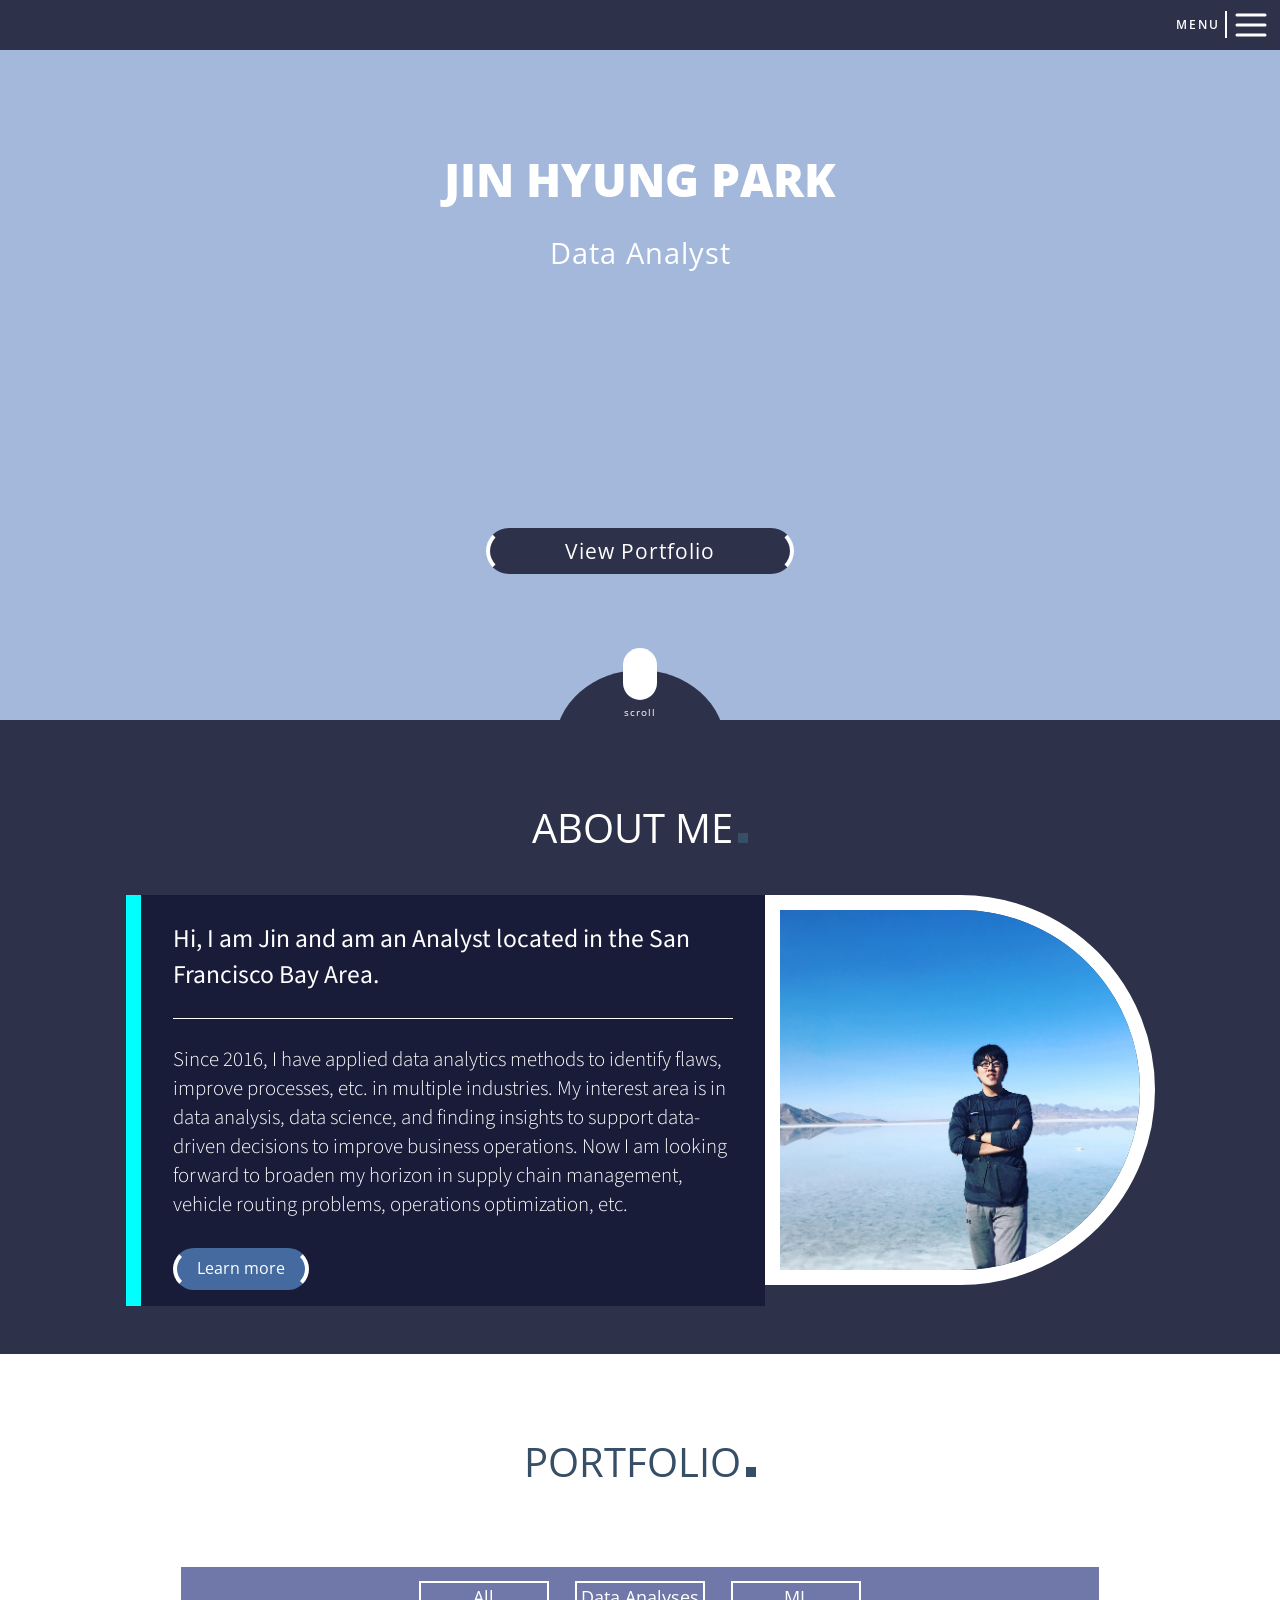
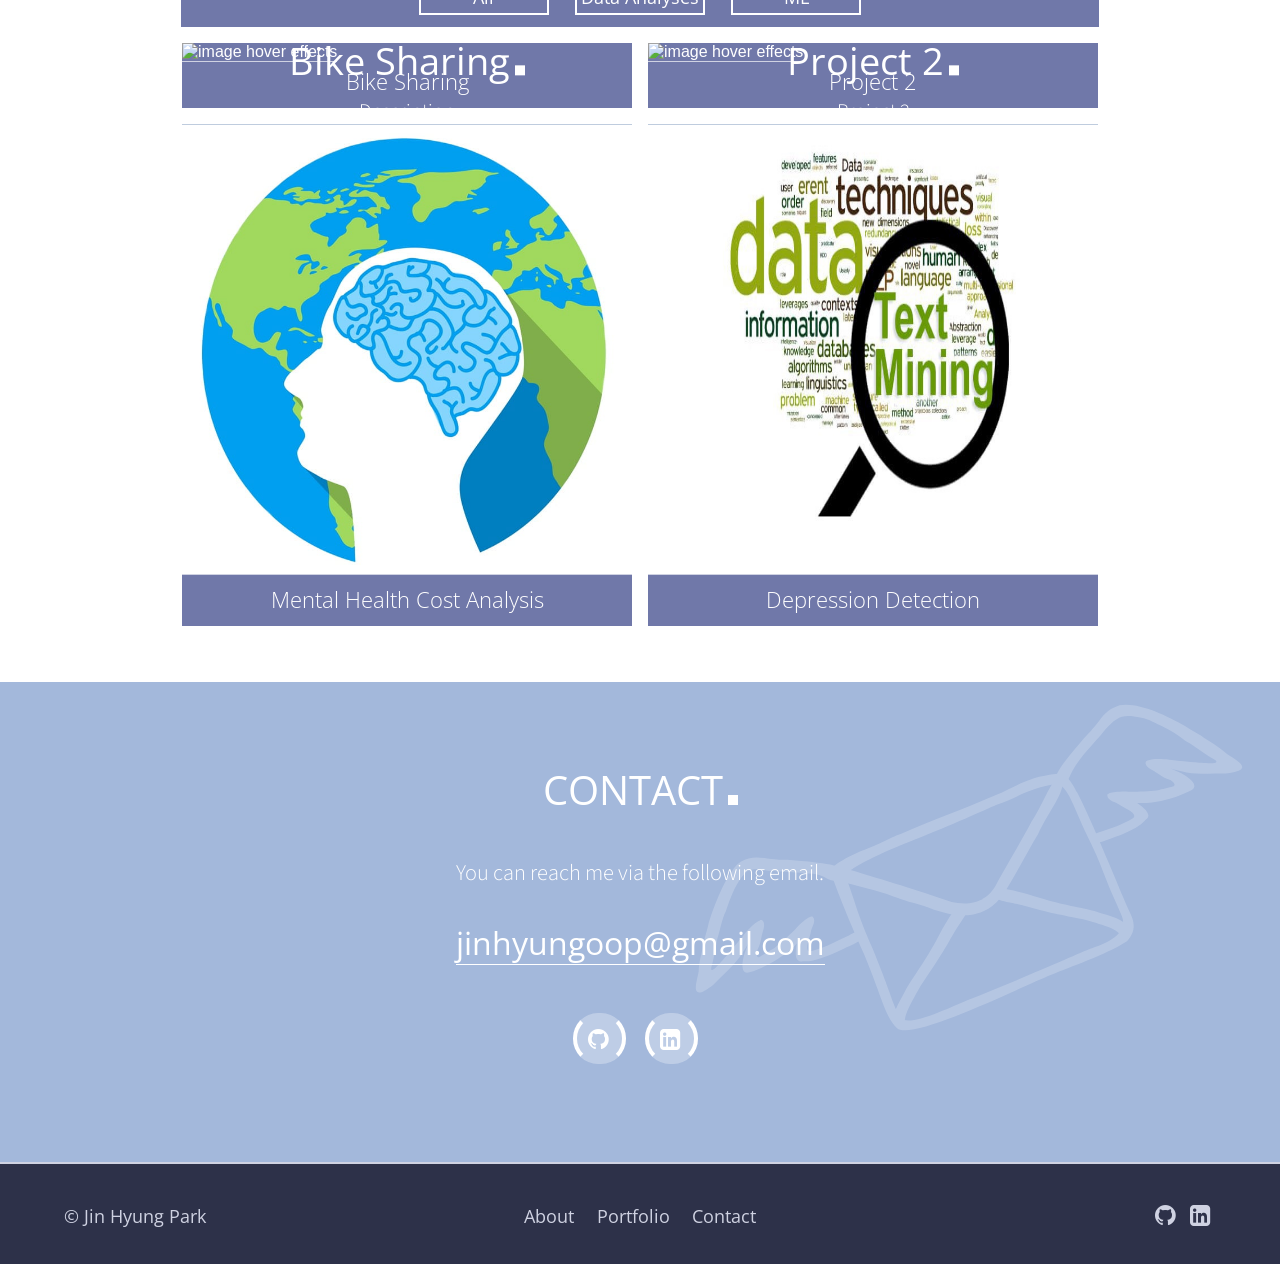
==== index.html @ a0238778 "Update the project section Add photos and descriptions for project 3 and 4. Updated text and backgro" ====
<!DOCTYPE html>
<html lang="en">

<head>
  <!-- Global site tag (gtag.js) - Google Analytics -->
  <script async src="https://www.googletagmanager.com/gtag/js?id=UA-158468246-1"></script>
  <script>
    window.dataLayer = window.dataLayer || [];
    function gtag(){dataLayer.push(arguments);}
    gtag('js', new Date());

    gtag('config', 'UA-158468246-1');
  </script>

  <meta charset="utf-8">

  <meta http-equiv="X-UA-Compatible" content="IE=10; IE=11; IE=edge">
  <meta name="viewport" content="width=device-width, initial-scale=1">
  <meta name="description" content="My portfolio website.">
  <meta name="author" content="Jin Hyung Park">

  <title>Jin Hyung Park</title>

  <link rel="shortcut icon" href="images/icon.ico'" type="image/x-icon" /><!-- Favicon -->
  <link rel="icon" href="images/icon.ico" type="image/x-icon" /><!-- Favicon -->

  <link rel="stylesheet" type="text/css" href="css/normalize.css" /><!-- reset for browsers -->
  <link rel="stylesheet" media="screen" href="css/font-awesome.min.css" /><!-- font-awesome icons stylesheet -->
  <link rel="stylesheet" type="text/css" href="css/styles.css" /><!-- main stylesheet -->
  <link rel="stylesheet" media="screen" href="css/animations.css" /><!-- animations stylesheet -->

  <link rel="stylesheet" media="screen and (max-width: 340px)" href="css/media_extra_small.css" />
  <!-- mobile stylesheet -->
  <link rel="stylesheet" media="screen and (min-width: 340px) and (max-width: 480px)" href="css/media_small.css" />
  <!-- mobile stylesheet -->
  <link rel="stylesheet" media="screen and (min-width: 480px) and (max-width: 1023px)" href="css/media_medium.css" />
  <!-- mobile stylesheet -->
  <link rel="stylesheet" media="screen and (min-width: 1024px) and (max-width: 1100px)" href="css/media_large.css" />
  <!-- mobile stylesheet -->

  <link href="https://fonts.googleapis.com/css?family=Open+Sans:300,400,600,800" rel="stylesheet">
  <!-- custom typeface -->
  <link href="https://fonts.googleapis.com/css?family=Source+Sans+Pro:300,400" rel="stylesheet"><!-- custom typeface -->

</head>

<body id="body-index">
  <!-- Navigation -->
  <nav class="nav">
    <span class="hamburger__name">menu</span>
    <svg width="35px" height="35px" class="nav__hamburger">
      <path d="M 5 5 L 33 5" class="hamburger"></path>
      <path d="M 5 15 L 33 15" class="hamburger"></path>
      <path d="M 5 25 L 33 25" class="hamburger"></path>
    </svg>
  </nav>
  <div class="nav-menu">
    <div class="nav-menu__cross">
      <svg width="43px" height="35px">
        <path d="M 5 5 L 30 29" class="nav-menu__cross-line"></path>
        <path d="M 5 29 L 30 5" class="nav-menu__cross-line"></path>
      </svg>
    </div>
    <ul class="nav-menu__list">
      <li class="nav-menu__list-item">
        <a href="#header" class="nav-menu__link">Home</a>
      </li>
      <li class="nav-menu__list-item">
        <a href="#about" class="nav-menu__link">About</a>
      </li>
      <li class="nav-menu__list-item">
        <a href="#portfolio" class="nav-menu__link">Portfolio</a>
      </li>
      <li class="nav-menu__list-item">
        <a href="#contact" class="nav-menu__link">Contact</a>
      </li>
    </ul>
    <hr class="nav-menu__separator">
    <p class="nav-menu__text"></p>
    <p class="nav-menu__email">
      <a href="mailto: jinhyung.park.05@gmail.com" class="nav-menu__link--email">jinhyung.park.05@gmail.com</a>
    </p>
    <div class="nav-menu__social-btn">
      <a href="" target="_blank"><span class="fa fa-github fa-2x"></span></a>
      <a href="" target="_blank"><span class="fa fa-linkedin-square fa-2x"></span></a>
    </div>
  </div>
  <!-- Header -->
  <header id="header" class="header">
    <video autoplay muted loop id="video_back" poster="images/poster.jpg">
      <source src="videos/tech_background.mp4" type="video/mp4">
    </video>
    <h1 class="header__title">Jin Hyung Park</h1>
    <h3 class="header__subtitle">Data Analyst</h3>
    <a href="#portfolio" class="header__btn">View Portfolio</a>
    <div class="header__mouse__container">
      <img class="header__mouse" src="images/mouse_full.svg" alt="mouse">
      <img class="header__mouse__roll" src="images/mouse_roll.svg" alt="mouse">
      <h4 class="header__mouse__text">scroll</h4>
    </div>
  </header>
  <!-- Main content -->
  <main class="main-container">
    <!-- About -->
    <section id="about" class="about">
      <h1 class="about__title title--white">About me<span class="about__title__dot"></span></h1>
      <div class="about__info__container">
        <div class="about__text">
          <img src="images/my_profile_large.jpg"
               srcset="images/my_profile_small.jpg 800w,
                       images/my_profile_medium.jpg 1100w,
                       images/my_profile_large.jpg 1400w"
               sizes="100vw" class="about__img__mobile" alt="author portrait" />
          <p class="about__text__description">Hi, I am Jin and am an Analyst located in the San Francisco Bay Area.</p>
          <p class="about__text__description">Since 2016, I have applied data analytics methods to identify flaws, improve processes, etc. in multiple industries.
            My interest area is in data analysis, data science, and finding insights to support data-driven decisions to improve business operations.
            Now I am looking forward to broaden my horizon in supply chain management, vehicle routing problems, operations optimization, etc.</p>
          <a href="about-me.html" class="about__btn">Learn more</a>
        </div>
        <div class="about__img__container">
          <img src="images/my_profile_large.jpg"
               srcset="images/my_profile_small.jpg 800w,
                       images/my_profile_medium.jpg 1100w,
                       images/my_profile_large.jpg 1400w" sizes="100vw" class="about__img" alt="author portrait" />
        </div>
      </div>
    </section>
    <!-- Portfolio -->
    <section id="portfolio" class="portfolio">
      <h1 class="portfolio__title">Portfolio<span class="portfolio__title__dot"></span></h1>
      <h3 class="portfolio__description"></h3>
      <div class="portfolio__nav__container">
        <button class="portfolio__nav__btn" data-btn-name="all-btn">All</button>
        <button class="portfolio__nav__btn" data-btn-name="apps-btn">Data Analyses</button>
        <button class="portfolio__nav__btn" data-btn-name="websites-btn">ML</button>
      </div>
      <div class="portfolio__items-container">
        <div class="portfolio__item" data-name="app">
          <a href="upload_audio.html">
            <img src="images/jap.jpg" class="portfolio__item__thumbnail" alt="image hover effects" style="width:450px; height:450px;">
            <h2 class="portfolio__item__info">Bike Sharing</h2>
            <div class="portfolio__item__hover">
              <h2 class="portfolio__item__hover__title">Bike Sharing<span
                  class="portfolio__title__dot title__dot--white"></span>
              </h2>
              <p class="portfolio__item__hover__description">Description</p>
            </div>
          </a>
        </div><!-- END portfolio__item -->
        <div class="portfolio__item" data-name="app">
          <a href="react-reddit-search.html">
            <img src="images/react_reddit.jpg" class="portfolio__item__thumbnail" alt="image hover effects" style="width:450px; height:450px;">
            <h2 class="portfolio__item__info">Project 2</h2>
            <div class="portfolio__item__hover">
              <h2 class="portfolio__item__hover__title">Project 2<span
                  class="portfolio__title__dot title__dot--white"></span>
              </h2>
              <p class="portfolio__item__hover__description">Project 2</p>
            </div>
          </a>
        </div><!-- END portfolio__item -->
        <div class="portfolio__item" data-name="app">
          <a href="https://datastudio.google.com/s/gB4XgAzcoLk">
            <img src="images/project3_mental_health_report.jpg" class="portfolio__item__thumbnail" alt="image hover effects" style="width:450px; height:450px;">
            <h2 class="portfolio__item__info">Mental Health Cost Analysis</h2>
            <div class="portfolio__item__hover">
              <h2 class="portfolio__item__hover__title">Mental Health Cost Analysis<span
                  class="portfolio__title__dot title__dot--white"></span></h2>
              <p class="portfolio__item__hover__description">Mental Health is a global problem and I wanted to quantify the problem to present how significant it is.</p>
            </div>
          </a>
        </div><!-- END portfolio__item -->
        <div class="portfolio__item" data-name="website">
          <a href="fun-facts-app.html">
            <img src="images/project4_depression_ml.jpeg" class="portfolio__item__thumbnail" alt="fun facts" style="width:450px; height:450px;">
            <h2 class="portfolio__item__info">Depression Detection</h2>
            <div class="portfolio__item__hover">
              <h2 class="portfolio__item__hover__title">Depression Detection<span
                  class="portfolio__title__dot title__dot--white"></span></h2>
              <p class="portfolio__item__hover__description">After analyzing global mental health, I realized that depression is a big problem; however, the data I used was not up to date. To resolve this issue and deep dive into more recent depression-related data, I started to look into big data from Social Media.</p>
            </div>
          </a>
        </div><!-- END portfolio__item -->
      </div>
    </section>
    <!-- Contact -->
    <section id="contact" class="contact">
      <div class="contact__envelope">
        <h1 class="contact__title title--white">Contact<span class="contact__title__dot title__dot--white"></span>
        </h1>
        <h2 class="contact__description">You can reach me via the following email.</h2>
        <a class="contact__link" href="mailto:jinhyungoop@gmail.com">jinhyungoop@gmail.com</a>
        <div class="contact__social-btn__container">
          <a href="https://github.com/" target="_blank" class="contact__btn__link">
            <span class="fa fa-github fa-2x contact__fa-btn"></span>
            <div class="contact__social-btn"></div>
          </a>
          <a href="https://www.linkedin.com/in/" target="_blank" class="contact__btn__link">
            <span class="fa fa-linkedin-square fa-2x contact__fa-btn"></span>
            <div class="contact__social-btn"></div>
          </a>
        </div>
      </div>
    </section>
    <!-- Footer -->
    <footer class="footer">
      <div class="footer__info__container">
        <h2 class="footer__copyright">&copy; Jin Hyung Park</h2>
        <!-- footer navigation -->
        <ul class="footer-menu__list">
          <li class="footer-menu__list-item">
            <a href="#about" class="footer-menu__link">About</a>
          </li>
          <li class="footer-menu__list-item">
            <a href="#portfolio" class="footer-menu__link">Portfolio</a>
          </li>
          <li class="footer-menu__list-item">
            <a href="#contact" class="footer-menu__link">Contact</a>
          </li>
        </ul>
        <!-- footer social buttons -->
        <div class="footer__social-btn">
          <a href="https://github.com/" target="_blank"><span class="fa fa-github fa-2x"></span></a>
          <a href="https://www.linkedin.com/" target="_blank"><span class="fa fa-linkedin-square fa-2x"></span></a>
        </div>
      </div>
    </footer>
  </main>

  <script src="https://cdnjs.cloudflare.com/ajax/libs/jquery/3.1.0/jquery.min.js"></script><!-- jQuery -->
  <script src="js/inert.min.js"></script>
  <!--inert js-->
  <script src="js/scripts.min.js"></script><!-- js scripts-->

  <script>
    (function (i, s, o, g, r, a, m) {
      i['GoogleAnalyticsObject'] = r; i[r] = i[r] || function () {
        (i[r].q = i[r].q || []).push(arguments)
      }, i[r].l = 1 * new Date(); a = s.createElement(o),
        m = s.getElementsByTagName(o)[0]; a.async = 1; a.src = g; m.parentNode.insertBefore(a, m)
    })(window, document, 'script', 'https://www.google-analytics.com/analytics.js', 'ga');

    ga('create', 'UA-29336846-8', 'auto');
    ga('send', 'pageview');

  </script>

</body>

</html>
---- css/styles.css ----
/***  General styles  ***/

body {
  margin: 0;
  padding: 0;
  background-color:  #a3b8db;
  overflow-x: hidden;
}
li {
  list-style-type: none;
}
a {
  text-decoration: none;
  color: #fff;
}

/* Icons */
.fa.fa-twitter,
.fa.fa-codepen,
.fa.fa-github,
.fa.fa-youtube,
.fa.fa-linkedin-square {
  display: inline-block;
  margin: 0 5px;
  color: #cfd2e2;
  transition: all 0.2s linear;
}
.fa:hover {
  color: #fff;
}
.fa-2x {
  font-size: 1.5em;
}

/* Titles */
.about__title,
.portfolio__title,
.contact__title {
  width: 100%;
  margin: 0;
  padding: 2em 0 1em;
  color: #364f67;
  font-size: 2.5em;
  font-family: 'Open Sans', sans-serif;
  font-weight: 400;
  text-align: center;
  text-transform: uppercase;
}
.title--white {
  color: #fff;
}
.about__title__dot,
.portfolio__title__dot,
.contact__title__dot {
  display: inline-block;
  width: 10px;
  height: 10px;
  margin-left: 5px;
  background-color: #364f67;
}
.title__dot--white {
  background-color: #fff;
}

/***  Navigation  ***/
.nav {
  max-width: 100%;
  height: 50px;
  margin: 0 auto;
  background-color: #2d3149;
  opacity: 0;
  position: fixed;
  top: 0;
  left: 0;
  right: 0;
  z-index: 5;
}
.nav__logo {
  max-width: 30px;
  height: auto;
  position: relative;
  top: 0.5em;
  left: 0.5em;
}
.nav__hamburger {
  position: absolute;
  top: 0.6em;
  right: 0.8em;
  cursor: pointer;
  opacity: 1;
  -webkit-user-select: none;
     -moz-user-select: none;
      -ms-user-select: none;
          user-select: none;
}
.hamburger {
  stroke: #fff;
  stroke-width: 3;
  stroke-linecap: round;
}
.hamburger__name {
  padding: 5px;
  position: absolute;
  bottom: 1em;
  right: 4.4em;
  font-size: 0.75em;
  font-family: 'Open Sans', sans-serif;
  font-weight: 600;
  color: #fff;
  border-right: 2px solid #fff;
  text-transform: uppercase;
  letter-spacing: 2px;
}
.nav-menu {
  width: 0;
  height: 100%;
  background-color: #60689f;
  /*background: linear-gradient(to top, #60689f, #60689f);*/
  position: fixed;
  top: 0;
  right: 0;
  bottom: 0;
  z-index: 5;
  transition: all 0.5s linear;
}
.nav-menu__cross {
  /* display: none; */
  /* position: absolute;
  top: 0.8em;
  right: 0.6em; */
  opacity: 1;
  cursor: pointer;
  z-index: 6;
  -webkit-user-select: none;
     -moz-user-select: none;
      -ms-user-select: none;
          user-select: none;
  margin-left: 200px;
  margin-top: 10px;
}
.nav-menu__cross-line {
  stroke: #cfd2e2;
  stroke-width: 3;
  stroke-linecap: round;
}
.nav-menu__list {
  padding-top: 1.2em;
  margin-left: -0.7em;
}
.nav-menu__list-item {
  color: #fff;
  font-size: 1.2em;
  font-family: 'Open Sans', sans-serif;
  font-weight: 400;
  line-height: 1.8em;
  position: relative;
  opacity: 1;
}
.nav-menu__link {
  color: #cfd2e2;
  transition: all 0.1s linear;
}
.nav-menu__link:hover {
  color: #FFFFFF;
}
.nav-menu__separator {
  width: 195px;
  margin: 2em 0 2em 1.7em ;
  height: 1px;
  background-color: #cfd2e2;
  border: none;
  opacity: 1;
}
.nav-menu__text,
.nav-menu__email {
  margin: 2em;
  width: 200px;
  color: #cfd2e2;
  font-size: 0.9em;
  font-family: 'Open Sans', sans-serif;
  font-weight: 400;
  opacity: 1;
}
.nav-menu__link--email {
  color: #cfd2e2;
  transition: all 0.1s linear;
}
.nav-menu__link--email:hover {
  color: #fff;
}
.nav-menu__social-btn {
  margin: 2em 1.3em;
  width: 250px;
  opacity: 1;
}

/***  Header  ***/
.header {
  height: 720px;
  text-align: center;
  position: relative;
  z-index: 2;
  opacity: 0;
  overflow: hidden;
}
#video_back {
    position: center;
    -webkit-transform: scaleX(1.5);
    -moz-transform: scaleX(1.5);
}
@media (max-aspect-ratio: 16/9) {
    #video_back {
        width:100%;
        height: auto;
    }
}
@media (max-aspect-ratio: 16/9) {
    #video_back {
        width: auto;
        height: 100%;
    }
}
@media (max-width: 767px) {
    #video_back{
        display: none;
    }
    header{
        background: url('../images/poster.jpg');
        background-size: cover;
    }
}
.header__title {
  display: inline-block;
  padding: 10 15px;
  color: #FFFFFF;
  font-size: 2.9em;
  font-family: 'Open Sans', sans-serif;
  font-weight: 800;
  text-transform: uppercase;
  opacity: 0;
  position: absolute;
  top: 2.5em;
  left: 50%;
  -webkit-transform: translateX(-50%);
          transform: translateX(-50%);
}
.header__subtitle {
  display: inline-block;
  padding: 3px 15px;
  color: #fff;
  font-size: 1.8em;
  font-family: 'Open Sans', sans-serif;
  font-weight: 400;
  letter-spacing: 1px;
  opacity: 0;
  position: absolute;
  top: 7em;
  left: 50%;
  -webkit-transform: translateX(-50%);
          transform: translateX(-50%);
}
.header__btn {
  border: 4px solid #fff;
  border-bottom-color: transparent;
  border-top-color: transparent;
  width: 300px;
  background-color: #2d3149;
  border-radius: 25px;
  padding: 5px 0;
  color: #fff;
  font-size: 1.3em;
  font-family: 'Open Sans', sans-serif;
  font-weight: 400;
  letter-spacing: 1px;
  opacity: 0;
  position: absolute;
  bottom: 7em;
  left: 50%;
  -webkit-transform: translateX(-50%);
          transform: translateX(-50%);
  transition: all .3s linear;
}
.header__btn:hover {
  box-shadow: 0 3px 5px -3px #333,
              inset 0 -50px 0 0 #e3e3e3;
  color: #fff;
}
.header__mouse__container {
  box-sizing: border-box;
  position: absolute;
  bottom: -100px;
  left: 50%;
  -webkit-transform: translateX(-50%);
          transform: translateX(-50%);
  width: 170px;
  height: 150px;
  background-color: #2d3149;
  border-radius: 50%;
}
.header__mouse {
  width: 34px;
  height: auto;
  position: absolute;
  bottom: 7.5em;
  left: 50%;
  -webkit-transform: translateX(-50%);
          transform: translateX(-50%);
  z-index: 4;
}
.header__mouse__roll {
  width: 34px;
  height: auto;
  position: absolute;
  bottom: 7.5em;
  left: 50%;
  -webkit-transform: translateX(-50%);
          transform: translateX(-50%);
  z-index: 4;
}
.header__mouse__text {
  color: #fff;
  font-size: 0.6em;
  font-family: 'Open Sans', sans-serif;
  font-weight: 400;
  letter-spacing: 1px;
  position: absolute;
  bottom: 9.2em;
  left: 50%;
  -webkit-transform: translateX(-50%);
          transform: translateX(-50%);
  z-index: 4;
}

/*** Main section ***/
.main-container {
  opacity: 0;
  z-index: 1;
  position: relative;
  z-index: 1;
}

/*** About section ***/
.about {
  background-color: #2d3149;
}
.about__info__container {
  display: -webkit-box;
  display: -ms-flexbox;
  display: flex;
  -webkit-box-pack: center;
      -ms-flex-pack: center;
          justify-content: center;
  padding: 0 2em 3em;
}
.about__text {
  min-width: 300px;
  max-width: 560px;
  box-sizing: content-box;
  background-color: #181c38;
  padding: 0 2em 0;
  border-left: 15px solid #00FFFF;
}
.about__text__description {
  font-family: 'Source Sans Pro', sans-serif;
}
.about__text__description:first-of-type {
  padding-bottom: 1em;
  color: #fff;
  font-size: 1.6em;
  font-weight: 400;
  border-bottom: 1px solid #fff;
}
.about__text__description:last-of-type {
  color: #fff;
  font-size: 1.3em;
  font-weight: 300;
}
.about__btn {
  display: inline-block;
  height: 26px;
  margin: 0.5em 0 1em 0;
  padding: 5px 20px 3px;
  border-radius: 26px;
  background-color: #446a9f;
  color: #fff;
  font-size: 1em;
  font-family: 'Open Sans', sans-serif;
  font-weight: 400;
  border: 4px solid #fff;
  border-bottom-color: transparent;
  border-top-color: transparent;
  transition: all 0.3s linear;
}
.about__btn:hover {
  box-shadow: inset 0 -50px 0 0 #e3e3e3;
  color: #fff;
}
.about__img {
  display: block;
  max-width: 360px;
  max-height: 360px;
  border-radius: 50%;
  border: 15px solid #fff;
  border-top-left-radius: 0;
  border-bottom-left-radius: 0;
}
.about__img__mobile {
  display: none;
}

/*** Portfolio ***/

.portfolio {
  padding: 0 2em 3em;
  background-color: #fff;
  z-index: 4;
}
.portfolio__description {
  max-width: 65%;
  margin: 0 auto 2em;
  color: #364f67;
  font-size: 1.2em;
  font-family: 'Source Sans Pro', sans-serif;
  font-weight: 300;
  text-align: center;
}
.portfolio__nav__container {
  max-width: 918px;
  margin: 0 auto 0.5em;
  display: -webkit-box;
  display: -ms-flexbox;
  display: flex;
  -webkit-box-pack: center;
      -ms-flex-pack: center;
          justify-content: center;
  -ms-flex-wrap: wrap;
      flex-wrap: wrap;
  background-color: #7078a9;
}
.portfolio__nav__btn {
  width: 128px;
  margin: 1em 0.8em 0.8em;
  padding: 0 5px 4px;
  background-color: transparent;
  color: #fff;
  font-size: 1.1em;
  font-family: 'Open Sans', sans-serif;
  font-weight: 400;
  text-align: center;
  border: none;
  position: relative;
}
.portfolio__nav__btn:before,
.portfolio__nav__btn:after  {
  content: "";
  position: absolute;
  top: -13%;
  left: 50%;
  -webkit-transform: translateX(-50%);
          transform: translateX(-50%);
  border-width: 0;
  border-style: solid;
  border-color: #fff;
  width: 128px;
  height: 115%;
  transition: all .3s linear;
}
.portfolio__nav__btn:before {
  border-top-width: 2px;
  border-left-width: 2px;
}
.portfolio__nav__btn:after {
  border-bottom-width: 2px;
  border-right-width: 2px;
}
.portfolio__nav__btn:hover.portfolio__nav__btn:before,
.portfolio__nav__btn:hover.portfolio__nav__btn:after {
  width: 70%;
  height: 0%;
}
.portfolio__nav__btn:hover.portfolio__nav__btn:after {
  top: 100%;
}
.portfolio__items-container {
  max-width: 932px;
  margin: 0 auto;
  background-color: #fff;
  display: -webkit-box;
  display: -ms-flexbox;
  display: flex;
  -webkit-box-pack: center;
      -ms-flex-pack: center;
          justify-content: center;
  -ms-flex-wrap: wrap;
      flex-wrap: wrap;
  overflow: hidden;
}
.portfolio__item {
  display: block;
  margin: 0.5em;
  width: 450px;
  background-color: #7078a9;
  position: relative;
  overflow: hidden;
  float: left;
}
.portfolio__item__info {
  margin: 0.2em 0 0.5em;
  color: #fff;
  font-size: 1.4em;
  font-family: 'Open Sans', sans-serif;
  font-weight: 300;
  text-align: center;
}
.portfolio__item__thumbnail {
  width: 100%;
  height: auto;
  border-bottom: 1px solid #cfd2e2;
  -webkit-transform: translateY(0%);
          transform: translateY(0%);
  transition: all 0.6s linear;
  z-index: 4;
}
.portfolio__item:hover .portfolio__item__thumbnail {
  -webkit-transform: scale(1.1) translateY(120%);
          transform: scale(1.1) translateY(120%);
}
.portfolio__item:hover .portfolio__item__hover {
  -webkit-transform: translateY(0%);
          transform: translateY(0%);
}
.portfolio__item__hover {
  position: relative;
  width: 100%;
  height: 100%;
  padding-top: 2.5em;
  background-color: #ff4d7f;
  background: linear-gradient(to top, #446a9f 0%, #446a9f 100%);
  position: absolute;
  left: 0;
  top: 0;
  -webkit-transform: translateY(-100%);
          transform: translateY(-100%);
  transition: all 0.6s linear;
  text-align: center;
  z-index: 3;
}
.portfolio__item__hover:before {
  content: "";
  position: absolute;
  top: 2em;
  left: 1.5em;
  width: 0;
  height: 0;
  border-width: 0;
  border-top-width: 1px;
  border-left-width: 1px;
  border-style: solid;
  border-color: #fff;
  transition: all .8s linear;
}
.portfolio__item__hover:after {
  content: "";
  position: absolute;
  bottom: 4.5em;
  right: 1.5em;
  width: 0;
  height: 0;
  border-width: 0;
  border-bottom-width: 1px;
  border-right-width: 1px;
  border-style: solid;
  border-color: #fff;
  transition: all .8s linear;
}
.portfolio__item:hover .portfolio__item__hover:before,
.portfolio__item:hover .portfolio__item__hover:after {
  width: 85%;
  height: 65%;
}
.portfolio__item__hover__title {
  margin: 1.5em 0 0;
  color: #fff;
  font-size: 2.4em;
  font-family: 'Open Sans', sans-serif;
  font-weight: 400;
}
.portfolio__item__hover__description {
  max-width: 60%;
  margin: 0.5em auto 0;
  color: #fff;
  font-size: 1.3em;
  font-family: 'Source Sans Pro', sans-serif;
  font-weight: 300;
}
.portfolio__item__hover__base-info {
  position: absolute;
  left: 40%;
  bottom: 3.5em;
  -webkit-transform: translateX(-35%);
          transform: translateX(-35%);
  color: #fff;
  font-size: 1.1em;
  font-family: 'Source Sans Pro', sans-serif;
  font-weight: 300;
}
.portfolio__item__hover__base-info__title {
  color: #fff;
  font-size: 1.2em;
  font-family: 'Open Sans', sans-serif;
  font-weight: 400;
}

/*** Contact ***/
.contact {
  padding: 0 0 3em;
  background-color: #a3b8db;
  text-align: center;
}
.contact__description {
  margin: 0 auto;
  color: #fff;
  font-size: 1.4em;
  font-family: 'Source Sans Pro', sans-serif;
  font-weight: 300;
}
.contact__link {
  display: inline-block;
  margin-top: 1em;
  font-size: 2em;
  font-family: 'Open Sans', sans-serif;
  font-weight: 400;
  border-bottom: 1px solid #fff;
  transition: all 0.1s linear;
}
.contact__envelope {
  background-image: url(../images/envelope.svg);
  background-size: 550px;
  height: 400px;
  background-position: 95% 30%;
  background-repeat: no-repeat;
}
.contact__social-btn__container {
  display: block;
  width: 390px;
  margin: 3em auto 0;
}
.contact__btn__link:first-child{
  margin-left: -1.5em;
}
.contact__social-btn {
  display: inline-block;
  width: 25px;
  height: 23px;
  padding: 10px;
  background-color: rgba(255,255,255, 0.3);
  border-radius: 25px;
  border: 4px solid rgba(255,255,255, 1);
  border-bottom-color: transparent;
  border-top-color: transparent;
  transition: all 0.3s linear;
  margin-left: -1.3em;
}
.contact__social-btn__container .fa.fa-github,
.contact__social-btn__container .fa.fa-linkedin-square {
  color: #fff;
  position: relative;
  left: 1.02em;
  top: -0.67em;
}
.contact__social-btn__container .fa.fa-twitter {
  left: 1.05em;
}
.contact__social-btn__container .fa.fa-codepen {
  left: 1.1em;
}
.contact__social-btn:hover {
  -webkit-transform: rotate(180deg);
          transform: rotate(180deg);
}

/***  Footer  ***/
.footer {
  border-top: 2px solid #cfd2e2;
  height: 100px;
  background-color: #2d3149;
  opacity: 0;
  position: relative;
  top: 2em;
}
.footer__info__container {
  margin: 1.5em 4em 1em;
  display: -webkit-box;
  display: -ms-flexbox;
  display: flex;
  -ms-flex-pack: distribute;
      justify-content: space-around;
  -webkit-box-align: center;
      -ms-flex-align: center;
          align-items: center;
}
.footer__copyright {
  -webkit-box-flex: 2;
      -ms-flex: 2;
          flex: 2;
  margin: 0;
  color: #cfd2e2;
  font-family: "Open Sans", sans-serif;
  font-size: 1.1em;
  font-weight: 400;
}
.footer-menu__list {
  -webkit-box-flex: 2;
      -ms-flex: 2;
          flex: 2;
  text-align: center;
  padding: 0;
}
.footer-menu__list-item {
  display: inline-block;
  margin: 0 0.5em;
  color: #fff;
  font-size: 1.1em;
  font-family: 'Open Sans', sans-serif;
  font-weight: 400;
  opacity: 1;
}
.footer-menu__link {
  color: #cfd2e2;
  -webkit-transform: none;
          transform: none;
  transition: all 0.1s linear;
}
.footer-menu__link:hover {
  color: #fff;
}
.footer__social-btn {
  -webkit-box-flex: 2;
      -ms-flex: 2;
          flex: 2;
  opacity: 1;
  text-align: right;
}
---- css/animations.css ----
/* Global */
.header,
.main-container,
.footer {
  -webkit-animation: fadeIn 0.5s 1s 1 forwards ease-in;
          animation: fadeIn 0.5s 1s 1 forwards ease-in;
}

/* Navigation */
.nav {
  -webkit-animation: slideInNav 1s 0.5s 1 forwards ease-in;
          animation: slideInNav 1s 0.5s 1 forwards ease-in;
}
/* .nav-menu__items__animation {
  -webkit-animation: slideInMenuItems 0.3s 1 forwards ease-in;
          animation: slideInMenuItems 0.3s 1 forwards ease-in;
}
.nav-menu__list-item:nth-child(2) {
  -webkit-animation-delay: 0.1s;
          animation-delay: 0.1s;
}
.nav-menu__list-item:nth-child(3) {
  -webkit-animation-delay: 0.2s;
          animation-delay: 0.2s;
}
.nav-menu__list-item:nth-child(4) {
  -webkit-animation-delay: 0.3s;
          animation-delay: 0.3s;
}
.nav-menu__separator {
  -webkit-animation-delay: 0.8s;
          animation-delay: 0.8s;
}
.nav-menu__text {
  -webkit-animation-delay: 1s;
          animation-delay: 1s;
}
.nav-menu__email {
  -webkit-animation-delay: 1.2s;
          animation-delay: 1.2s;
}
.nav-menu__social-btn {
  -webkit-animation-delay: 1.4s;
          animation-delay: 1.4s;
} */
/* .nav-menu__cross__animation {
  -webkit-animation: fadeIn 0.5s 1 forwards linear;
          animation: fadeIn 0.5s 1 forwards linear;
  -webkit-animation-delay: 0.5s;
          animation-delay: 0.5s;
} */

/* Header */
.header,
.header__title,
.header__subtitle,
.header__btn {
  -webkit-animation: fadeIn 0.5s 1s 1 forwards ease-in;
          animation: fadeIn 0.5s 1s 1 forwards ease-in;
}
.header__mouse__roll {
  -webkit-animation: roll 2s infinite normal forwards;
          animation: roll 2s infinite normal forwards;
}

/* Portfolio */
.portfolio__item__hide {
  -webkit-animation: itemHide 1.1s forwards cubic-bezier(.25,.1,.25,1);
          animation: itemHide 1.1s forwards cubic-bezier(.25,.1,.25,1);
}
.portfolio__item__show {
  -webkit-animation: itemShow 1.1s forwards cubic-bezier(.25,.1,.25,1);
          animation: itemShow 1.1s forwards cubic-bezier(.25,.1,.25,1);
}

/*** About me page ***/

.about-me__container {
  -webkit-animation: showAbout 0.5s forwards linear;
          animation: showAbout 0.5s forwards linear;
}
.about-me__skills__show {
  -webkit-animation: fadeIn .5s forwards linear;
          animation: fadeIn .5s forwards linear;
}
.about-me__skills__hide {
  -webkit-animation: fadeOut 1.5s forwards linear;
          animation: fadeOut 1.5s forwards linear;
}
.about-me__more.about__me__more__slide {
  -webkit-animation: slide 1s linear;
          animation: slide 1s linear;
}
/*** Project Page ***/

.project__container {
  -webkit-animation: showNextProject 0.5s forwards linear;
          animation: showNextProject 0.5s forwards linear;
}

/********** Animations ************/

/*  .nav  */
@-webkit-keyframes slideInNav {
  0% {
    -webkit-transform: translateY(-100%);
            transform: translateY(-100%);
    top: -58px;
    opacity: 0;
  }
  100% {
    -webkit-transform: translateY(0%);
            transform: translateY(0%);
    top: 0;
    opacity: 1;
  }
}
@keyframes slideInNav {
  0% {
    -webkit-transform: translateY(-100%);
            transform: translateY(-100%);
    top: -58px;
    opacity: 0;
  }
  100% {
    -webkit-transform: translateY(0%);
            transform: translateY(0%);
    top: 0;
    opacity: 1;
  }
}

/* .header__mouse__roll  */
@-webkit-keyframes roll {
  0% {
    -webkit-transform: translateX(-50%) translateY(0%) scale(1, 1);
            transform: translateX(-50%) translateY(0%) scale(1, 1);
    opacity: 0;
  }
  50% {
    -webkit-transform: translateX(-50%) translateY(7%) scale(1.3, 0.8);
            transform: translateX(-50%) translateY(7%) scale(1.3, 0.8);
    opacity: 1;
  }
  100% {
    -webkit-transform: translateX(-50%) translateY(10%) scale(1.3, 0.8);
            transform: translateX(-50%) translateY(10%) scale(1.3, 0.8);
    opacity: 0;
  }
}
@keyframes roll {
  0% {
    -webkit-transform: translateX(-50%) translateY(0%) scale(1, 1);
            transform: translateX(-50%) translateY(0%) scale(1, 1);
    opacity: 0;
  }
  50% {
    -webkit-transform: translateX(-50%) translateY(7%) scale(1.3, 0.8);
            transform: translateX(-50%) translateY(7%) scale(1.3, 0.8);
    opacity: 1;
  }
  100% {
    -webkit-transform: translateX(-50%) translateY(10%) scale(1.3, 0.8);
            transform: translateX(-50%) translateY(10%) scale(1.3, 0.8);
    opacity: 0;
  }
}

/*  .nav-menu  */
@-webkit-keyframes slideInMenuItems {
  0% {
    -webkit-transform: scale3d(0.5);
            transform: scale3d(0.5);
    top: 1em;
    opacity: 0;
  }
  100% {
    -webkit-transform: scale3d(1);
            transform: scale3d(1);
    top: 0;
    opacity: 1;
  }
}
@keyframes slideInMenuItems {
  0% {
    -webkit-transform: scale3d(0.5);
            transform: scale3d(0.5);
    top: 1em;
    opacity: 0;
  }
  100% {
    -webkit-transform: scale3d(1);
            transform: scale3d(1);
    top: 0;
    opacity: 1;
  }
}

/*  add opacity  */
@-webkit-keyframes fadeIn {
  0% {
    opacity: 0;
  }
  100% {
    opacity: 1;
  }
}
@keyframes fadeIn {
  0% {
    opacity: 0;
  }
  100% {
    opacity: 1;
  }
}

/*  remove opacity  */
@-webkit-keyframes fadeOut {
  0% {
    opacity: 1;
  }
  100% {
    opacity: 0;
  }
}
@keyframes fadeOut {
  0% {
    opacity: 1;
  }
  100% {
    opacity: 0;
  }
}

/* .portfolio__item */
@-webkit-keyframes itemHide {
  0% {
    -webkit-transform: translateX(0%) scale(1, 1);
            transform: translateX(0%) scale(1, 1);
    opacity: 1;
  }
  100% {
    -webkit-transform: translateX(-20%) scale(.8, .8);
            transform: translateX(-20%) scale(.8, .8);
    opacity: 0.6;
  }
}
@keyframes itemHide {
  0% {
    -webkit-transform: translateX(0%) scale(1, 1);
            transform: translateX(0%) scale(1, 1);
    opacity: 1;
  }
  100% {
    -webkit-transform: translateX(-20%) scale(.8, .8);
            transform: translateX(-20%) scale(.8, .8);
    opacity: 0.6;
  }
}
@-webkit-keyframes itemShow {
  0% {
    -webkit-transform: translateX(-20%) scale(.8, .8);
            transform: translateX(-20%) scale(.8, .8);
    opacity: 0.6;
  }
  100% {
    -webkit-transform: translateX(0%) scale(1, 1);
            transform: translateX(0%) scale(1, 1);
    opacity: 1;
  }
}
@keyframes itemShow {
  0% {
    -webkit-transform: translateX(-20%) scale(.8, .8);
            transform: translateX(-20%) scale(.8, .8);
    opacity: 0.6;
  }
  100% {
    -webkit-transform: translateX(0%) scale(1, 1);
            transform: translateX(0%) scale(1, 1);
    opacity: 1;
  }
}

/* about-me */
@-webkit-keyframes slide {
  0%, 100% {
    right: 0;
  }
  50% {
    right: -100%;
  }
}
@keyframes slide {
  0%, 100% {
    right: 0;
  }
  50% {
    right: -100%;
  }
}
@-webkit-keyframes showAbout {
  0% {
    visibility: hidden;
    opacity: 0;
    -webkit-transform: scale(0.8);
            transform: scale(0.8);
  }
  100% {
    -webkit-transform: scale(1);
            transform: scale(1);
    visibility: visible;
    opacity: 1;
  }
}
@keyframes showAbout {
  0% {
    visibility: hidden;
    opacity: 0;
    -webkit-transform: scale(0.8);
            transform: scale(0.8);
  }
  100% {
    -webkit-transform: scale(1);
            transform: scale(1);
    visibility: visible;
    opacity: 1;
  }
}

/* Project page */
@-webkit-keyframes showNextProject {
  0% {
    visibility: visible;
    opacity: 0;
    -webkit-transform: scale(0.8);
            transform: scale(0.8);
  }
  100% {
    visibility: visible;
    opacity: 1;
    -webkit-transform: scale(1);
            transform: scale(1);
  }
}
@keyframes showNextProject {
  0% {
    visibility: visible;
    opacity: 0;
    -webkit-transform: scale(0.8);
            transform: scale(0.8);
  }
  100% {
    visibility: visible;
    opacity: 1;
    -webkit-transform: scale(1);
            transform: scale(1);
  }
}
---- css/media_extra_small.css ----
@media screen and (max-width: 340px) {
  .about__title {
    padding-top: 1.5em;
  }
  /*** Navigation ***/
  .nav-menu__list {
    margin-left: -1em;
  }
  .nav-menu__text,
  .nav-menu__email {
    margin-left: 1.5em;
    font-size: 1em;
  }
  .nav-menu__separator {
    width: 82%;
  }
  .nav-menu__social-btn {
    margin-left: 1em;
  }
  .nav-menu .fa-2x {
    font-size: 1.9em;
  }
  /*** Header ***/
  .header {
    height: 450px;
  }
  .header__title {
    padding: 5px 10px;
    font-size: 2em;
    line-height: 1em;
  }
  .header__subtitle {
    width: 240px;
    top: 8em;
    font-size: 1.3em;
  }
  .header__btn {
    width: 180px;
    font-size: 1.1em;
    bottom: 7em;
  }
  /*** Main ***/
  .main-container {
    top: 0;
    overflow-x: hidden;
  }
  /*** About ***/
  .about__title,
  .portfolio__title,
  .contact__title {
    font-size: 2em;
  }
  .about__info__container {
    -webkit-box-orient: vertical;
    -webkit-box-direction: normal;
        -ms-flex-direction: column;
            flex-direction: column;
    padding-left: 0.5em;
    padding-right: 0.5em;
  }
  .about__title {
    -webkit-box-ordinal-group: 2;
        -ms-flex-order: 1;
            order: 1;
  }
  .about__img__container {
    background-color: #ff789e;
    max-width: 100%;
    margin-left: 0.5em;
    margin-right: 0.5em;
    -webkit-box-ordinal-group: 3;
        -ms-flex-order: 2;
            order: 2;
  }
  .about__img {
    box-sizing: border-box;
    margin: 0 auto;
    width: 100%;
    -webkit-box-ordinal-group: 3;
        -ms-flex-order: 2;
            order: 2;
    border-radius: 0;
  }
  .about__img__mobile {
    display: none;
  }
  .about__text {
    margin-left: 0.5em;
    margin-right: 0.5em;
    min-width: 200px;
    -webkit-box-ordinal-group: 4;
        -ms-flex-order: 3;
            order: 3;
    padding: 1em 1.5em 0;
    border-left: none;
  }
  .about__text__description:first-of-type {
    margin-top: 0.5em;
    padding-bottom: 0.8em;
    font-size: 1.3em;
    font-weight: 400;
    border-bottom: 1px solid #fff;
  }
  .about__text__description:last-of-type {
     font-size: 1.1em;
   }
   .about__btn {
     padding-bottom: 2px;
   }
   /*** Portfolio ***/
  .portfolio {
    padding-left: 0.5em;
    padding-right: 0.5em;
  }
  .portfolio__description {
    max-width: 90%;
    font-size: 1.2em;
  }
  .portfolio__nav__container {
    margin-left: 0.5em;
    margin-right: 0.5em;
    padding: 1em 0;
  }
  .portfolio__nav__btn {
    width: 116px;
    margin: 0.5em 0.3em;
    font-size: 1em;
  }
  .portfolio__nav__btn:before,
  .portfolio__nav__btn:after  {
    width: 116px;
  }
  .portfolio__items-container {
    min-height: auto;
  }
  .portfolio__item__info {
    font-size: 1.2em;
  }
  .portfolio__item__hover__title {
    margin-top: 0em;
    font-size: 1.8em;
  }
  .portfolio__item__hover__description {
    font-size: 1.2em;
  }
  .portfolio__item__hover__base-info {
    font-size: 1em;
  }
  .portfolio__item__hover:before {
    top: 1.5em;
    left: 1em;
  }
  .portfolio__item__hover:after {
    bottom: 4em;
    right: 1em;
  }
  .portfolio__item:hover .portfolio__item__hover:before,
  .portfolio__item:hover .portfolio__item__hover:after {
    width: 80%;
    height: 55%;
  }
  /*** Contact ***/
  .contact {
    padding-bottom: 2em;
    overflow-x: hidden;
  }
  .contact__envelope {
    background-image: url(../images/envelope.svg);
    background-size: 300px;
    height: 380px;
    background-position: 75% 15%;
    background-repeat: no-repeat;
  }
  .contact__description {
    max-width: 90%;
    font-size: 1.2em;
    text-align: center;
  }
  .contact__link {
    font-size: 1.4em;
  }
  .contact__social-btn__container {
    margin-left: -0.1em;
    width: 340px;
  }
  .contact__social-btn {
    margin-left: -1.6em;
    width: 20px;
    height: 18px;
  }
  .contact__social-btn__container .fa.fa-twitter,
  .contact__social-btn__container .fa.fa-codepen,
  .contact__social-btn__container .fa.fa-github,
  .contact__social-btn__container .fa.fa-youtube,
  .contact__social-btn__container .fa.fa-linkedin-square {
    top: -0.7em;
    left: 0.75em;
  }
  .contact__social-btn__container .fa.fa-codepen {
    left: 1em;
  }
  .contact__social-btn__container .fa.fa-codepen {
    left: 0.85em;
  }
  .contact__social-btn__container .fa-2x {
    font-size: 1.3em;
  }
  /*** Footer ***/
  .footer {
    top: 0;
    height: 150px;
  }
  .footer__info__container {
    margin: 1.5em 1em 1em;
    display: -webkit-box;
    display: -ms-flexbox;
    display: flex;
    -webkit-box-orient: vertical;
    -webkit-box-direction: normal;
        -ms-flex-direction: column;
            flex-direction: column;
  }
  .footer__copyright {
    -webkit-box-flex: 4;
        -ms-flex: 4;
            flex: 4
  }
  .footer-menu__list {
    -webkit-box-flex: 4;
        -ms-flex: 4;
            flex: 4;
  }
  .footer__social-btn {
    -webkit-box-flex: 5;
        -ms-flex: 5;
            flex: 5;
  }
}
---- css/media_small.css ----
@media screen and (min-width: 340px)
              and (max-width: 480px){
  .nav-menu__list {
    margin-left: -1em;
  }
  .nav-menu__text,
  .nav-menu__email {
    margin-left: 1.5em;
    font-size: 1em;
  }
  .nav-menu__separator {
    width: 82%;
  }
  .nav-menu__social-btn {
    margin-left: 1em;
  }
  .nav-menu .fa-2x {
    font-size: 1.9em;
  }
  .about__title {
    padding-top: 1.5em;
  }
  .header {
    height: 490px;
  }
  .header__title {
    padding: 5px 10px;
    font-size: 2.5em;
    line-height: 1em;
  }
  .header__subtitle {
    width: 280px;
    top: 9em;
    font-size: 1.5em;
  }
  .header__btn {
    width: 180px;
    font-size: 1.1em;
    bottom: 7.5em;
  }
  .main-container {
    top: 0;
    overflow-x: hidden;
    z-index: 3;
  }
  .about__title,
  .portfolio__title,
  .contact__title {
    font-size: 2.2em;
  }
  .about__info__container {
    -webkit-box-orient: vertical;
    -webkit-box-direction: normal;
        -ms-flex-direction: column;
            flex-direction: column;
    padding-left: 1em;
    padding-right: 1em;
  }
  .about__title {
    -webkit-box-ordinal-group: 2;
        -ms-flex-order: 1;
            order: 1;
  }
  .about__img__container {
    background-color: #ff789e;
    max-width: 100%;
    margin-left: 0.5em;
    margin-right: 0.5em;
    -webkit-box-ordinal-group: 3;
        -ms-flex-order: 2;
            order: 2;
  }
  .about__img {
    box-sizing: border-box;
    margin: 0 auto;
    width: 100%;
    height: auto;
    border-radius: 0;
  }
  .about__img__mobile {
    display: none;
  }
  .about__text {
    margin-left: 0.5em;
    margin-right: 0.5em;
    min-width: 200px;
    -webkit-box-ordinal-group: 4;
        -ms-flex-order: 3;
            order: 3;
    padding: 1em 1.5em 0;
    border-left: none;
  }
  .about__text__description:first-of-type {
    margin-top: 0.5em;
    padding-bottom: 0.8em;
    font-size: 1.3em;
    font-weight: 400;
    border-bottom: 1px solid #fff;
  }
  .about__text__description:last-of-type {
     font-size: 1.1em;
   }
   .about__btn {
     margin-bottom: 1.5em;
   }
  .portfolio__description {
    max-width: 90%;
  }
  .portfolio__nav__container {
    margin-left: 0.5em;
    margin-right: 0.5em;
    padding: 1em 0;
  }
  .portfolio__nav__btn {
    width: 118px;
    margin: 0.5em 0.3em;
    font-size: 1em;
  }
  .portfolio__nav__btn:before,
  .portfolio__nav__btn:after  {
    width: 118px;
  }
  .portfolio {
    padding-left: 1em;
    padding-right: 1em;
  }
  .portfolio__items-container {
    min-height: auto;
    height: auto;
  }
  .portfolio__item {
    /* height: 240px; */
  }
  .portfolio__item__hover__title {
    margin-top: 0.5em;
    font-size: 2em;
  }
  .portfolio__item__hover__description {
    font-size: 1.2em;
  }
  .portfolio__item__hover__base-info {
    font-size: 1em;
  }
  .portfolio__item__hover:before {
    top: 1.5em;
    left: 1em;
  }
  .portfolio__item__hover:after {
    bottom: 4em;
    right: 1em;
  }
  .portfolio__item:hover .portfolio__item__hover:before,
  .portfolio__item:hover .portfolio__item__hover:after {
    width: 80%;
    height: 55%;
  }
  .contact {
    padding-bottom: 2em;
    overflow-x: hidden;
  }
  .contact__envelope {
    background-image: url(../images/envelope.svg);
    background-size: 300px;
    height: 400px;
    background-position: 75% 15%;
    background-repeat: no-repeat;
  }
  .contact__description {
    max-width: 90%;
    font-size: 1.2em;
    text-align: center;
  }
  .contact__link {
    font-size: 1.6em;
  }
  .contact__social-btn__container {
    position: absolute;
    left: 50%;
    -webkit-transform: translateX(-47.5%);
            transform: translateX(-47.5%);
    width: 340px;
  }
  .contact__social-btn {
    margin-left: -1.8em;
  }
  .contact__social-btn__container .fa.fa-twitter,
  .contact__social-btn__container .fa.fa-codepen,
  .contact__social-btn__container .fa.fa-github,
  .contact__social-btn__container .fa.fa-youtube,
  .contact__social-btn__container .fa.fa-linkedin-square {
    top: -0.7em;
    left: 0.7em;
  }
  .contact__social-btn__container .fa.fa-codepen {
    left: 0.78em;
  }
  .footer {
    top: 0;
    height: 150px;
  }
  .footer__info__container {
    margin: 1.5em 1em 1em;
    display: -webkit-box;
    display: -ms-flexbox;
    display: flex;
    -webkit-box-orient: vertical;
    -webkit-box-direction: normal;
        -ms-flex-direction: column;
            flex-direction: column;
  }
  .footer__copyright {
    -webkit-box-flex: 4;
        -ms-flex: 4;
            flex: 4
  }
  .footer-menu__list {
    -webkit-box-flex: 4;
        -ms-flex: 4;
            flex: 4;
  }
  .footer__social-btn {
    -webkit-box-flex: 5;
        -ms-flex: 5;
            flex: 5;
  }
}
---- css/media_medium.css ----
@media screen and (min-width: 480px)
              and (max-width: 1023px){
  .nav-menu__text {
    display: none;
  }
  .nav-menu__list {
    margin-left: -1em;
  }
  .nav-menu__email {
    margin-left: 1.5em;
    font-size: 1em;
  }
  .nav-menu__separator {
    width: 82%;
  }
  .nav-menu__social-btn {
    margin-left: 1em;
  }
  .nav-menu .fa-2x {
    font-size: 1.9em;
  }
  .header {
    height: 450px;
  }
  .header__title {
    padding: 5px 10px;
    font-size: 2.5em;
    line-height: 1em;
  }
  .header__subtitle {
    width: 280px;
    top: 8em;
    font-size: 1.5em;
  }
  .header__btn {
    width: 180px;
    font-size: 1.1em;
    bottom: 6em;
  }
  .main-container {
    top: 0;
    overflow-x: hidden;
  }
  .about__title,
  .portfolio__title,
  .contact__title {
    font-size: 2.2em;
  }
  .about__info__container  {
    max-width: 90%;
    margin: 0 auto;
    -webkit-box-orient: vertical;
    -webkit-box-direction: normal;
        -ms-flex-direction: column;
            flex-direction: column;
    padding: 0 1.5em 1.5em;
  }
  .about__title {
    -webkit-box-ordinal-group: 2;
        -ms-flex-order: 1;
            order: 1;
  }
  .about__img {
    display: none;
  }
  .about__img__mobile {
    display: inline-block;
    max-width: 40%;
    margin-left: 0.3em;
    height: auto;
    border: 20px solid #ff789e;
    border-top: 0;
    border-right: 0;
    float: right;
  }
  .about__text {
    margin-left: 0.5em;
    margin-right: 0.5em;
    min-width: 280px;
    max-width: 95%;
    -webkit-box-ordinal-group: 4;
        -ms-flex-order: 3;
            order: 3;
    padding: 1em 1em 0;
    border-left: none;
  }
  .about__text__description:first-of-type {
    width: 55%;
    margin-top: 0.5em;
    margin-left: 0.5em;
    padding-bottom: 0.8em;
    font-size: 1.4em;
    font-weight: 400;
    border-bottom: 1px solid #fff;
  }
  .about__text__description:last-of-type {
    font-size: 1.1em;
    margin-left: 0.5em;
    margin-right: 0.5em;
  }
  .about__btn {
    margin-left: 0.5em;
    margin-bottom: 1.5em;
  }
  .portfolio__description {
    max-width: 90%;
  }
  .portfolio {
    padding-left: 1em;
    padding-right: 1em;
  }
  .portfolio__nav__container {
    margin-left: 0.5em;
    margin-right: 0.5em;
    padding: 0.5em 0;
  }
  .portfolio__nav__btn {
    width: 116px;
    margin: 0.5em 0.5em;
    font-size: 1em;
  }
  .portfolio__nav__btn:before,
  .portfolio__nav__btn:after  {
    width: 116px;
  }
  .portfolio__items-container {
    min-height: auto;
    height: auto;
  }
  .portfolio__item {
    width: 420px;
    /* height: 300px; */
  }
  .portfolio__item__hover__title {
    margin-top: 1.5em;
    font-size: 2em;
  }
  .portfolio__item__hover__description {
    font-size: 1.2em;
  }
  .portfolio__item__hover__base-info {
    font-size: 1em;
  }
  .contact {
    padding-bottom: 2em;
    overflow-x: hidden;
  }
  .contact__envelope {
    background-image: url(../images/envelope.svg);
    background-size: 300px;
    height: 410px;
    background-position: 75% 15%;
    background-repeat: no-repeat;
  }
  .contact__description {
    max-width: 90%;
    font-size: 1.2em;
    text-align: center;
  }
  .contact__link {
    font-size: 1.6em;
  }
  .contact__social-btn__container {
    width: 340px;
    padding-left: 0.8em;
  }
  .contact__social-btn {
    margin-left: -1.8em;
  }
  .contact__social-btn__container .fa.fa-twitter,
  .contact__social-btn__container .fa.fa-codepen,
  .contact__social-btn__container .fa.fa-github,
  .contact__social-btn__container .fa.fa-youtube,
  .contact__social-btn__container .fa.fa-linkedin-square {
    top: -0.7em;
    left: 0.7em;
  }
  .contact__social-btn__container .fa.fa-codepen {
    left: 0.78em;
  }
  .footer {
    top: 0;
    height: 170px;
  }
  .footer__info__container {
    margin: 1.5em 1em 1em;
    display: -webkit-box;
    display: -ms-flexbox;
    display: flex;
    -webkit-box-orient: vertical;
    -webkit-box-direction: normal;
        -ms-flex-direction: column;
            flex-direction: column;
  }
  .footer__copyright {
    -webkit-box-flex: 4;
        -ms-flex: 4;
            flex: 4
  }
  .footer-menu__list {
    -webkit-box-flex: 4;
        -ms-flex: 4;
            flex: 4;
  }
  .footer__social-btn {
    -webkit-box-flex: 5;
        -ms-flex: 5;
            flex: 5;
  }
}
---- css/media_large.css ----
@media screen and (min-width: 1024px)
              and (max-width: 1100px){
  
  .about__text {
    min-width: 200px;
    max-width: 500px;
    box-sizing: content-box;
    background-color: #ff789e;
    padding: 1em 1em 0;
    border-left: 15px solid #8d94ba;
  }
  .about__img__mobile {
    display: none;
  }
  .about__img {
    display: block;
    max-width: 382px;
    max-height: 382px;
  }
}
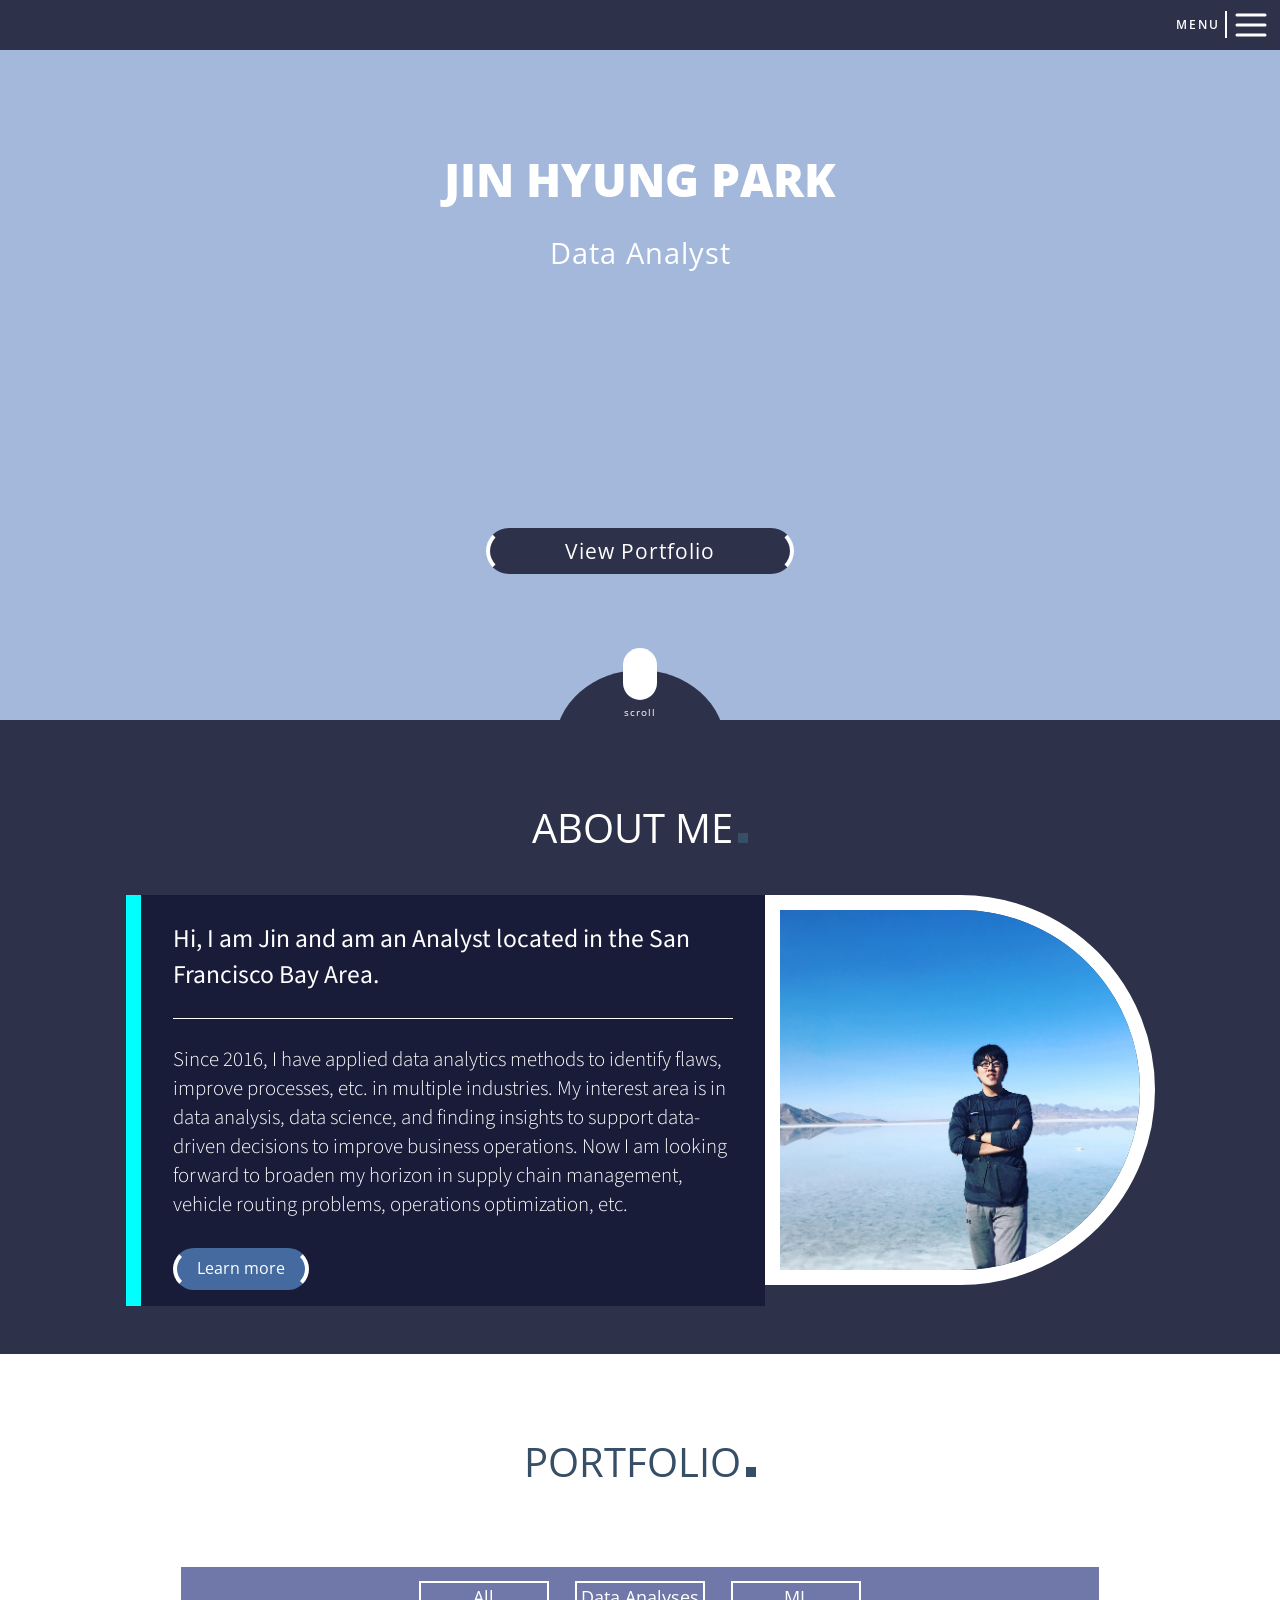
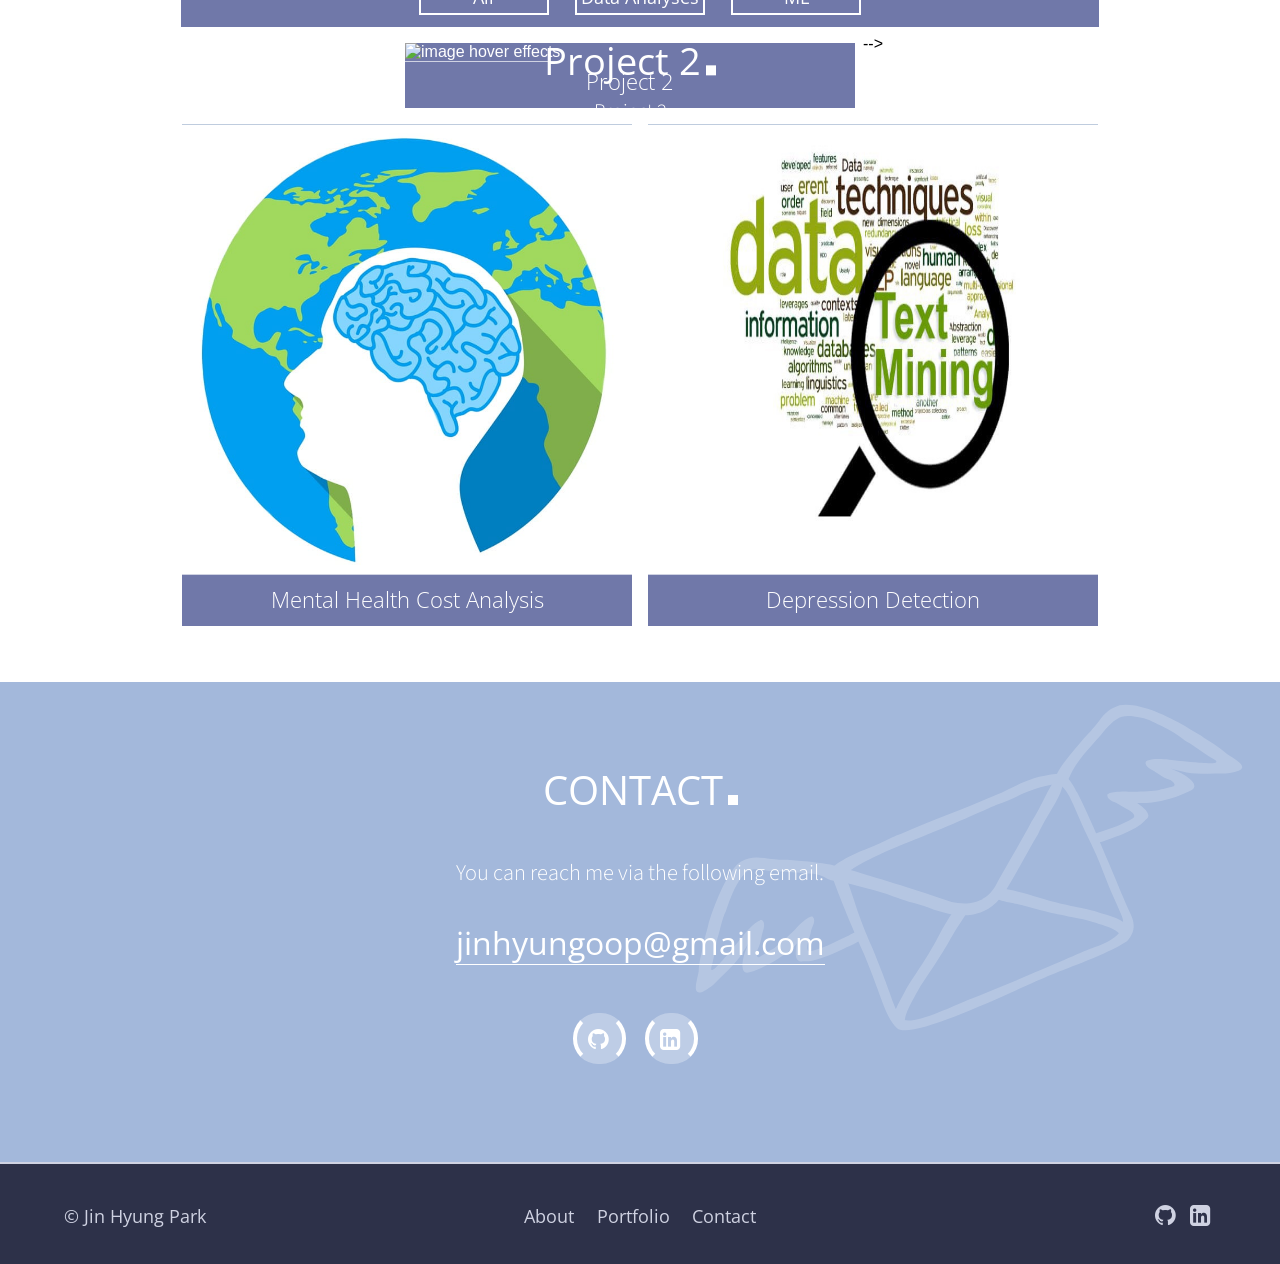
==== commit 6b1354de: "Omitted 2 projects from the view" ====
--- a/index.html
+++ b/index.html
@@ -135,6 +135,7 @@
         <button class="portfolio__nav__btn" data-btn-name="websites-btn">ML</button>
       </div>
       <div class="portfolio__items-container">
+        <!--Temporarily Omitted 
         <div class="portfolio__item" data-name="app">
           <a href="upload_audio.html">
             <img src="images/jap.jpg" class="portfolio__item__thumbnail" alt="image hover effects" style="width:450px; height:450px;">
@@ -146,7 +147,7 @@
               <p class="portfolio__item__hover__description">Description</p>
             </div>
           </a>
-        </div><!-- END portfolio__item -->
+        </div><!-- END portfolio__item -->       
         <div class="portfolio__item" data-name="app">
           <a href="react-reddit-search.html">
             <img src="images/react_reddit.jpg" class="portfolio__item__thumbnail" alt="image hover effects" style="width:450px; height:450px;">
@@ -159,6 +160,7 @@
             </div>
           </a>
         </div><!-- END portfolio__item -->
+        -->
         <div class="portfolio__item" data-name="app">
           <a href="https://datastudio.google.com/s/gB4XgAzcoLk">
             <img src="images/project3_mental_health_report.jpg" class="portfolio__item__thumbnail" alt="image hover effects" style="width:450px; height:450px;">
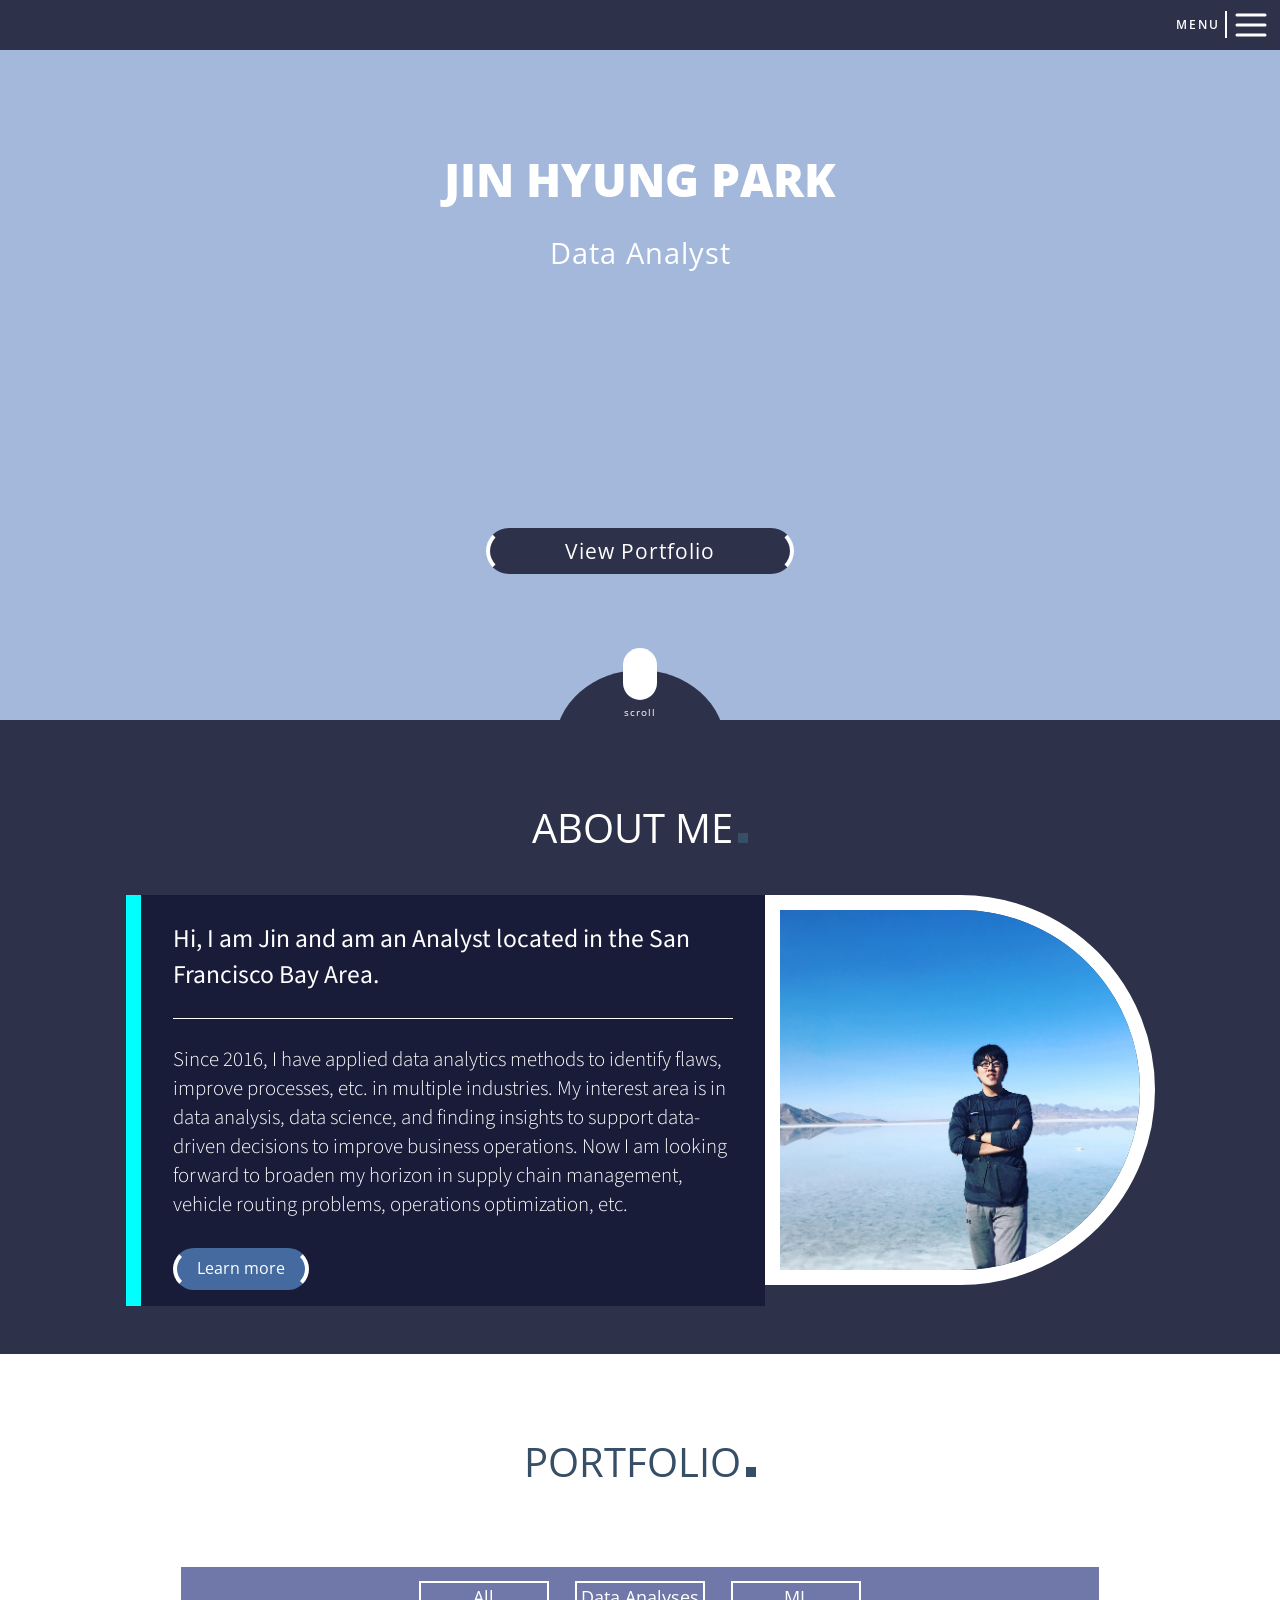
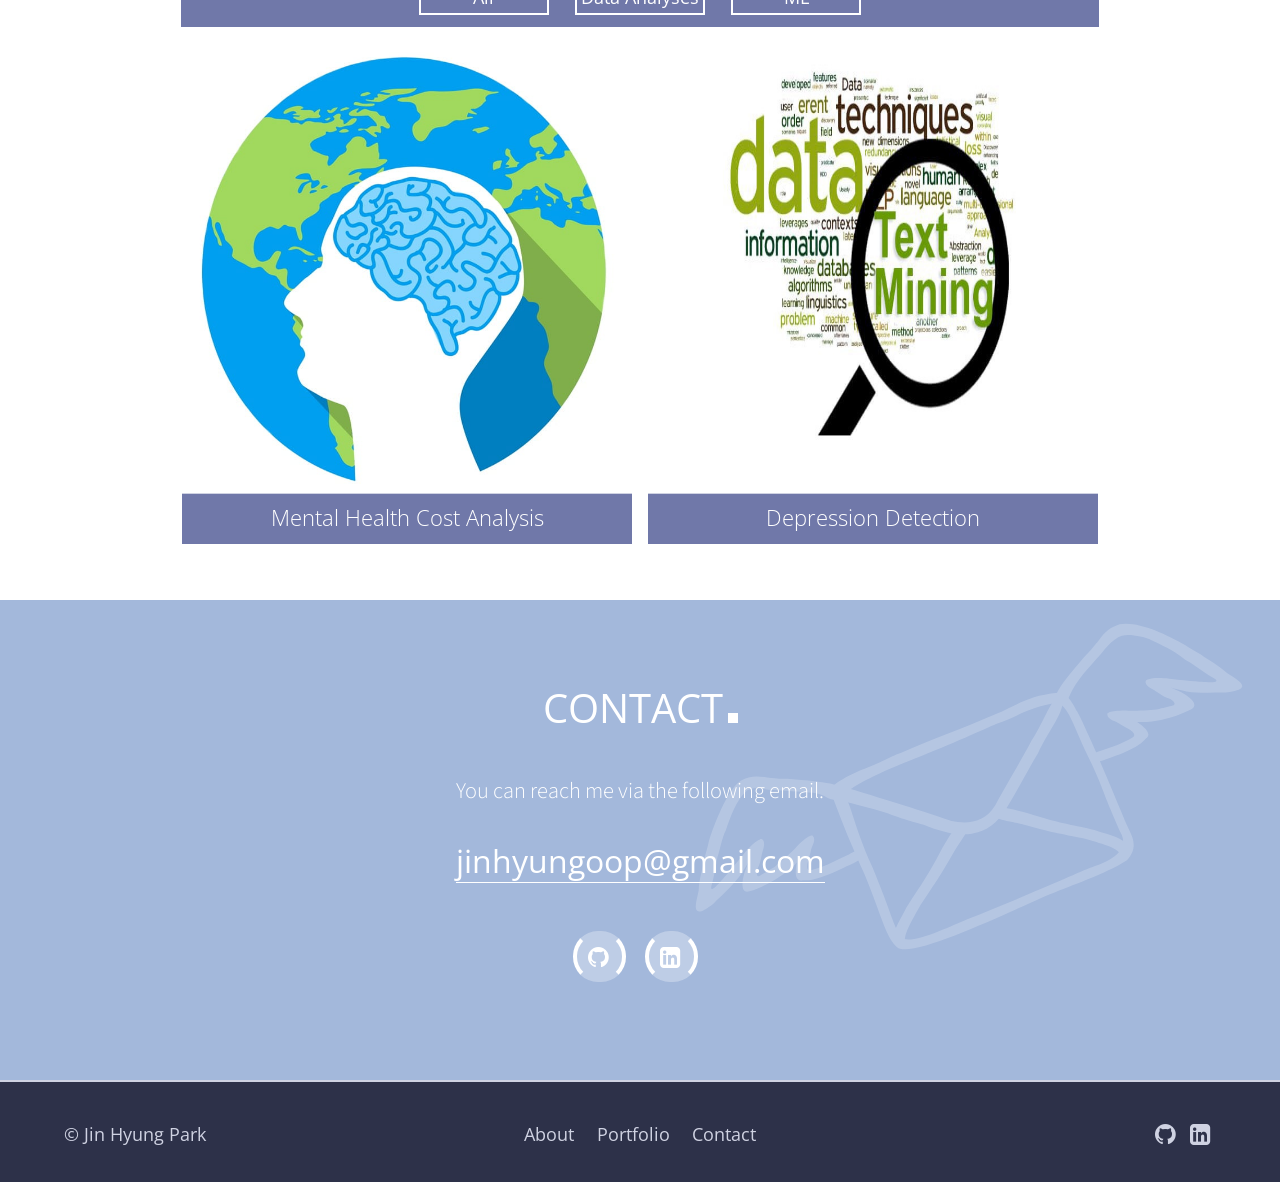
==== commit 6a085e54: "Omitted Project 2 Image" ====
--- a/index.html
+++ b/index.html
@@ -147,7 +147,8 @@
               <p class="portfolio__item__hover__description">Description</p>
             </div>
           </a>
-        </div><!-- END portfolio__item -->       
+        </div><!-- END portfolio__item -->
+        <!--Temporarily Omitted 
         <div class="portfolio__item" data-name="app">
           <a href="react-reddit-search.html">
             <img src="images/react_reddit.jpg" class="portfolio__item__thumbnail" alt="image hover effects" style="width:450px; height:450px;">
@@ -160,7 +161,6 @@
             </div>
           </a>
         </div><!-- END portfolio__item -->
-        -->
         <div class="portfolio__item" data-name="app">
           <a href="https://datastudio.google.com/s/gB4XgAzcoLk">
             <img src="images/project3_mental_health_report.jpg" class="portfolio__item__thumbnail" alt="image hover effects" style="width:450px; height:450px;">
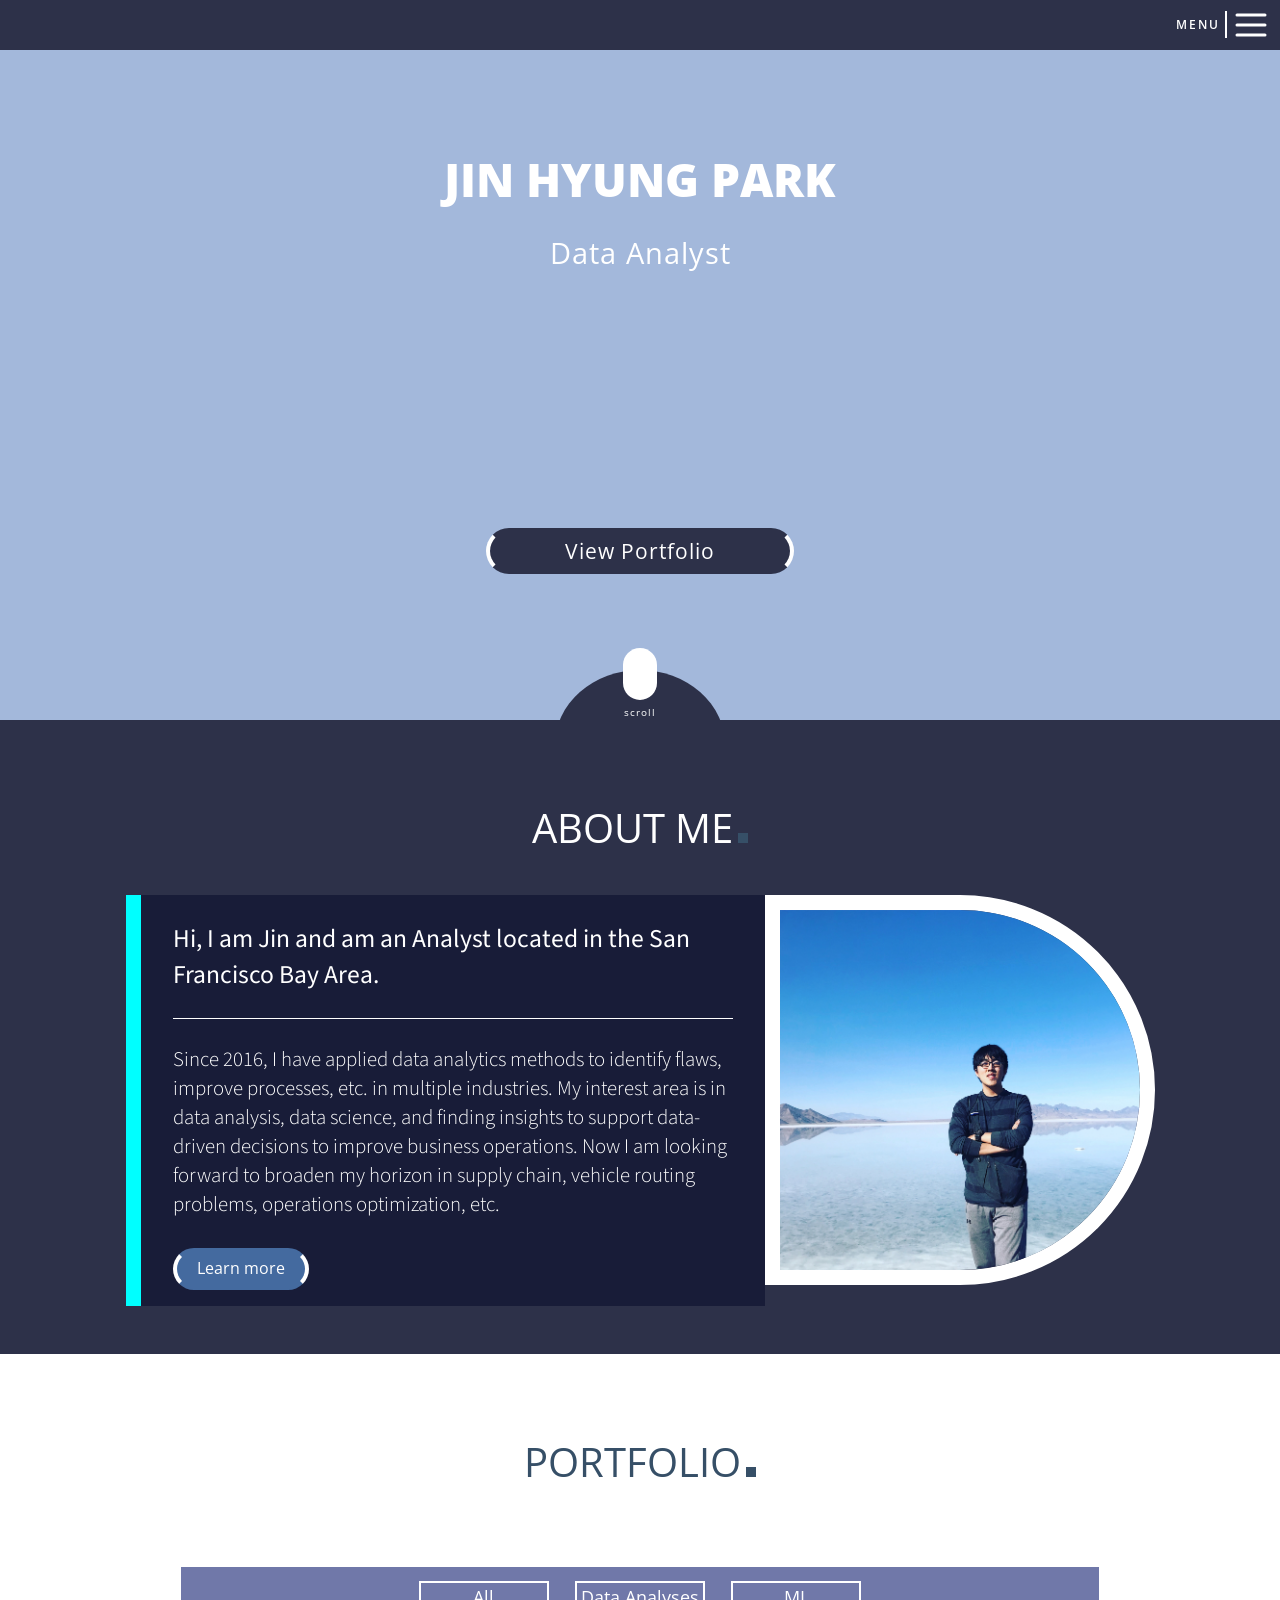
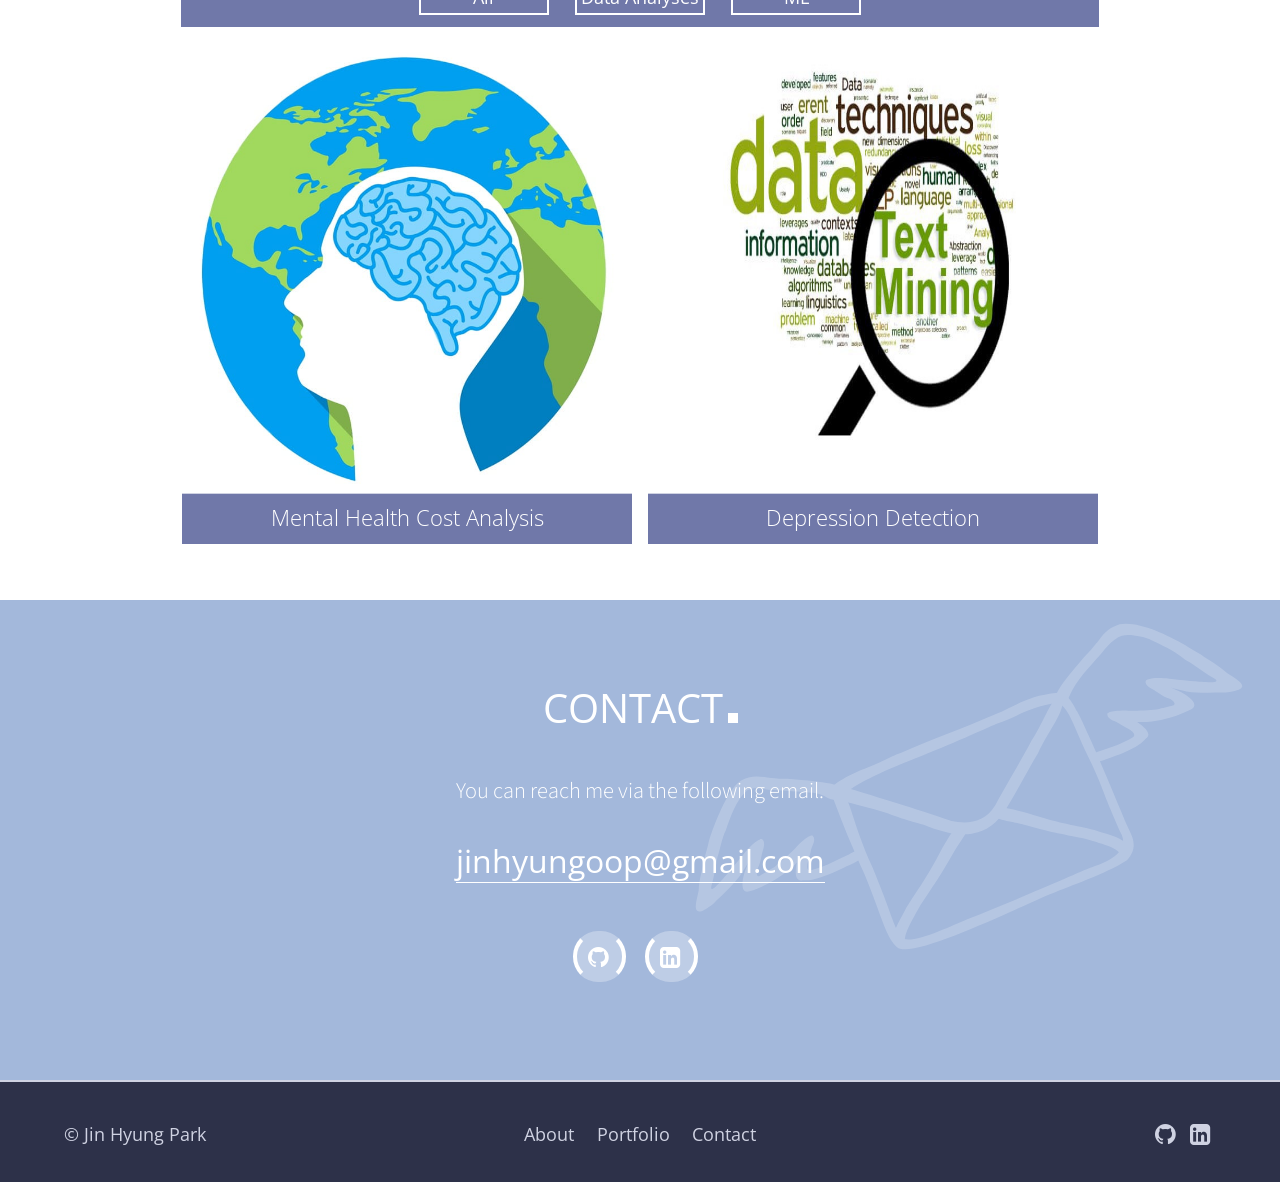
==== commit 2b631fdd: "Update about me text" ====
--- a/index.html
+++ b/index.html
@@ -114,7 +114,7 @@
           <p class="about__text__description">Hi, I am Jin and am an Analyst located in the San Francisco Bay Area.</p>
           <p class="about__text__description">Since 2016, I have applied data analytics methods to identify flaws, improve processes, etc. in multiple industries.
             My interest area is in data analysis, data science, and finding insights to support data-driven decisions to improve business operations.
-            Now I am looking forward to broaden my horizon in supply chain management, vehicle routing problems, operations optimization, etc.</p>
+            Now I am looking forward to broaden my horizon in supply chain, vehicle routing problems, operations optimization, etc.</p>
           <a href="about-me.html" class="about__btn">Learn more</a>
         </div>
         <div class="about__img__container">
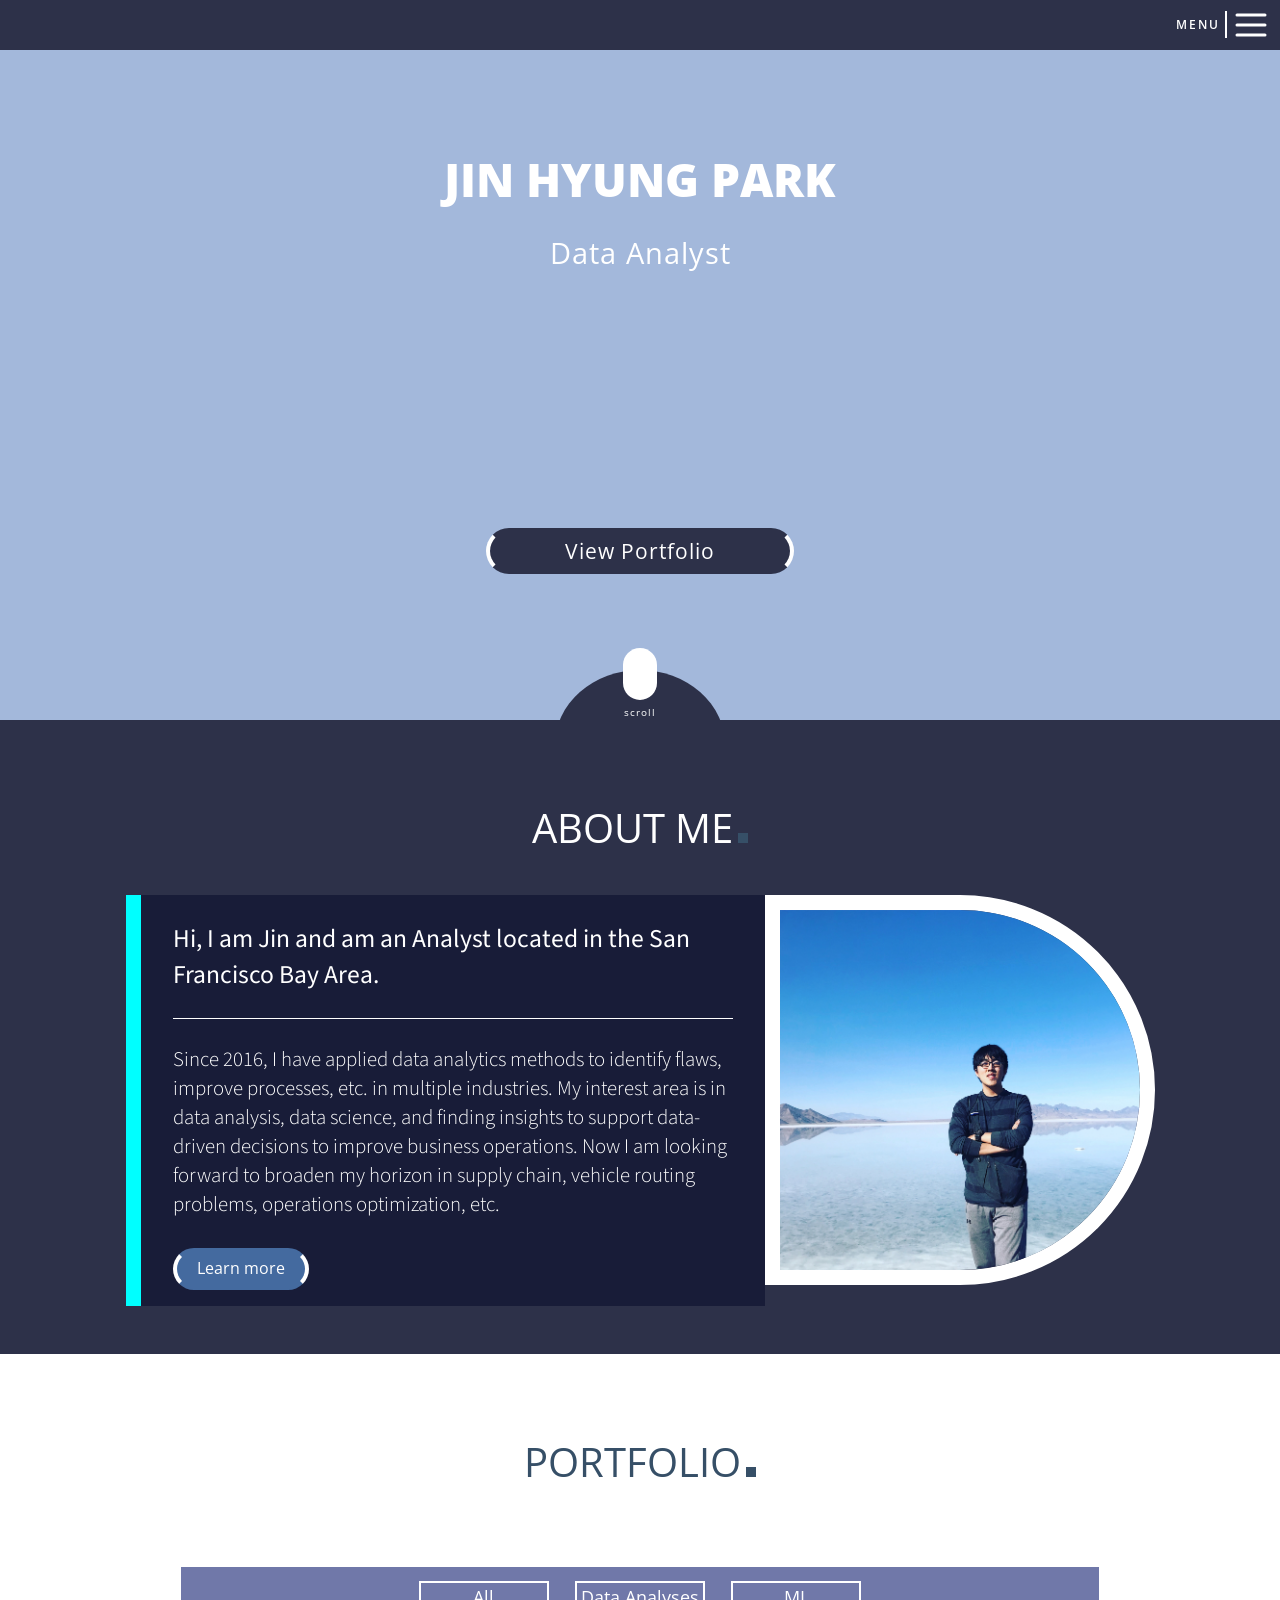
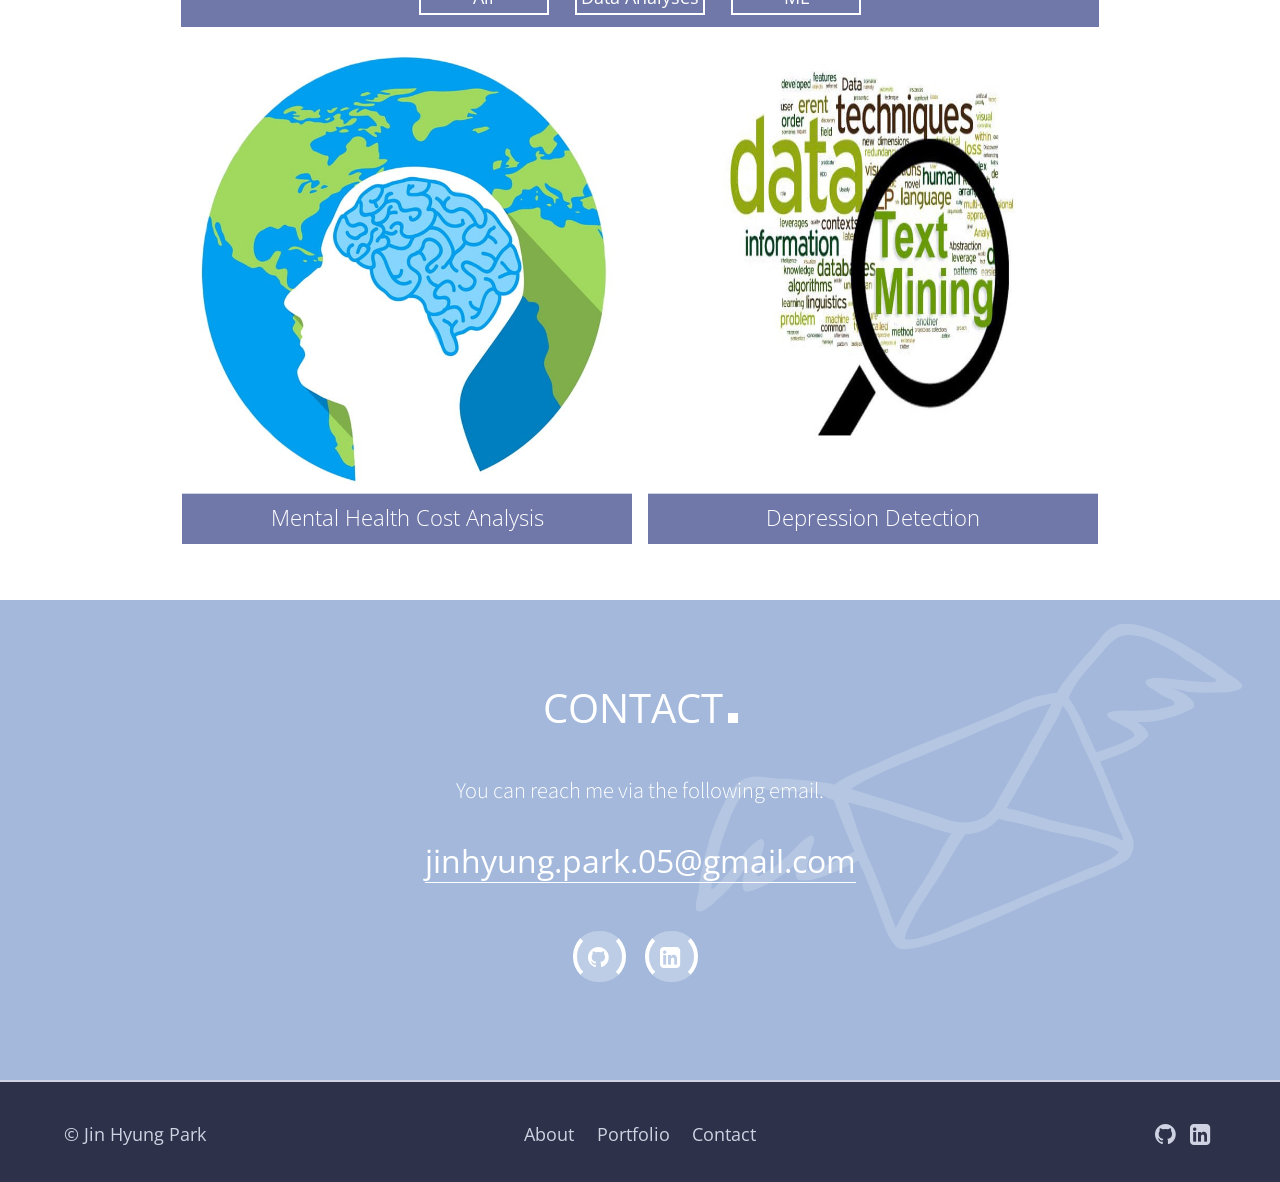
==== commit 50404f6d: "Update contact email" ====
--- a/index.html
+++ b/index.html
@@ -173,7 +173,7 @@
           </a>
         </div><!-- END portfolio__item -->
         <div class="portfolio__item" data-name="website">
-          <a href="fun-facts-app.html">
+          <a href="https://github.com/jinhyung-park-05/depression_detection/blob/main/CNN.ipynb">
             <img src="images/project4_depression_ml.jpeg" class="portfolio__item__thumbnail" alt="fun facts" style="width:450px; height:450px;">
             <h2 class="portfolio__item__info">Depression Detection</h2>
             <div class="portfolio__item__hover">
@@ -191,7 +191,7 @@
         <h1 class="contact__title title--white">Contact<span class="contact__title__dot title__dot--white"></span>
         </h1>
         <h2 class="contact__description">You can reach me via the following email.</h2>
-        <a class="contact__link" href="mailto:jinhyungoop@gmail.com">jinhyungoop@gmail.com</a>
+        <a class="contact__link" href="mailto:jinhyung.park.05@gmail.com">jinhyung.park.05@gmail.com</a>
         <div class="contact__social-btn__container">
           <a href="https://github.com/" target="_blank" class="contact__btn__link">
             <span class="fa fa-github fa-2x contact__fa-btn"></span>
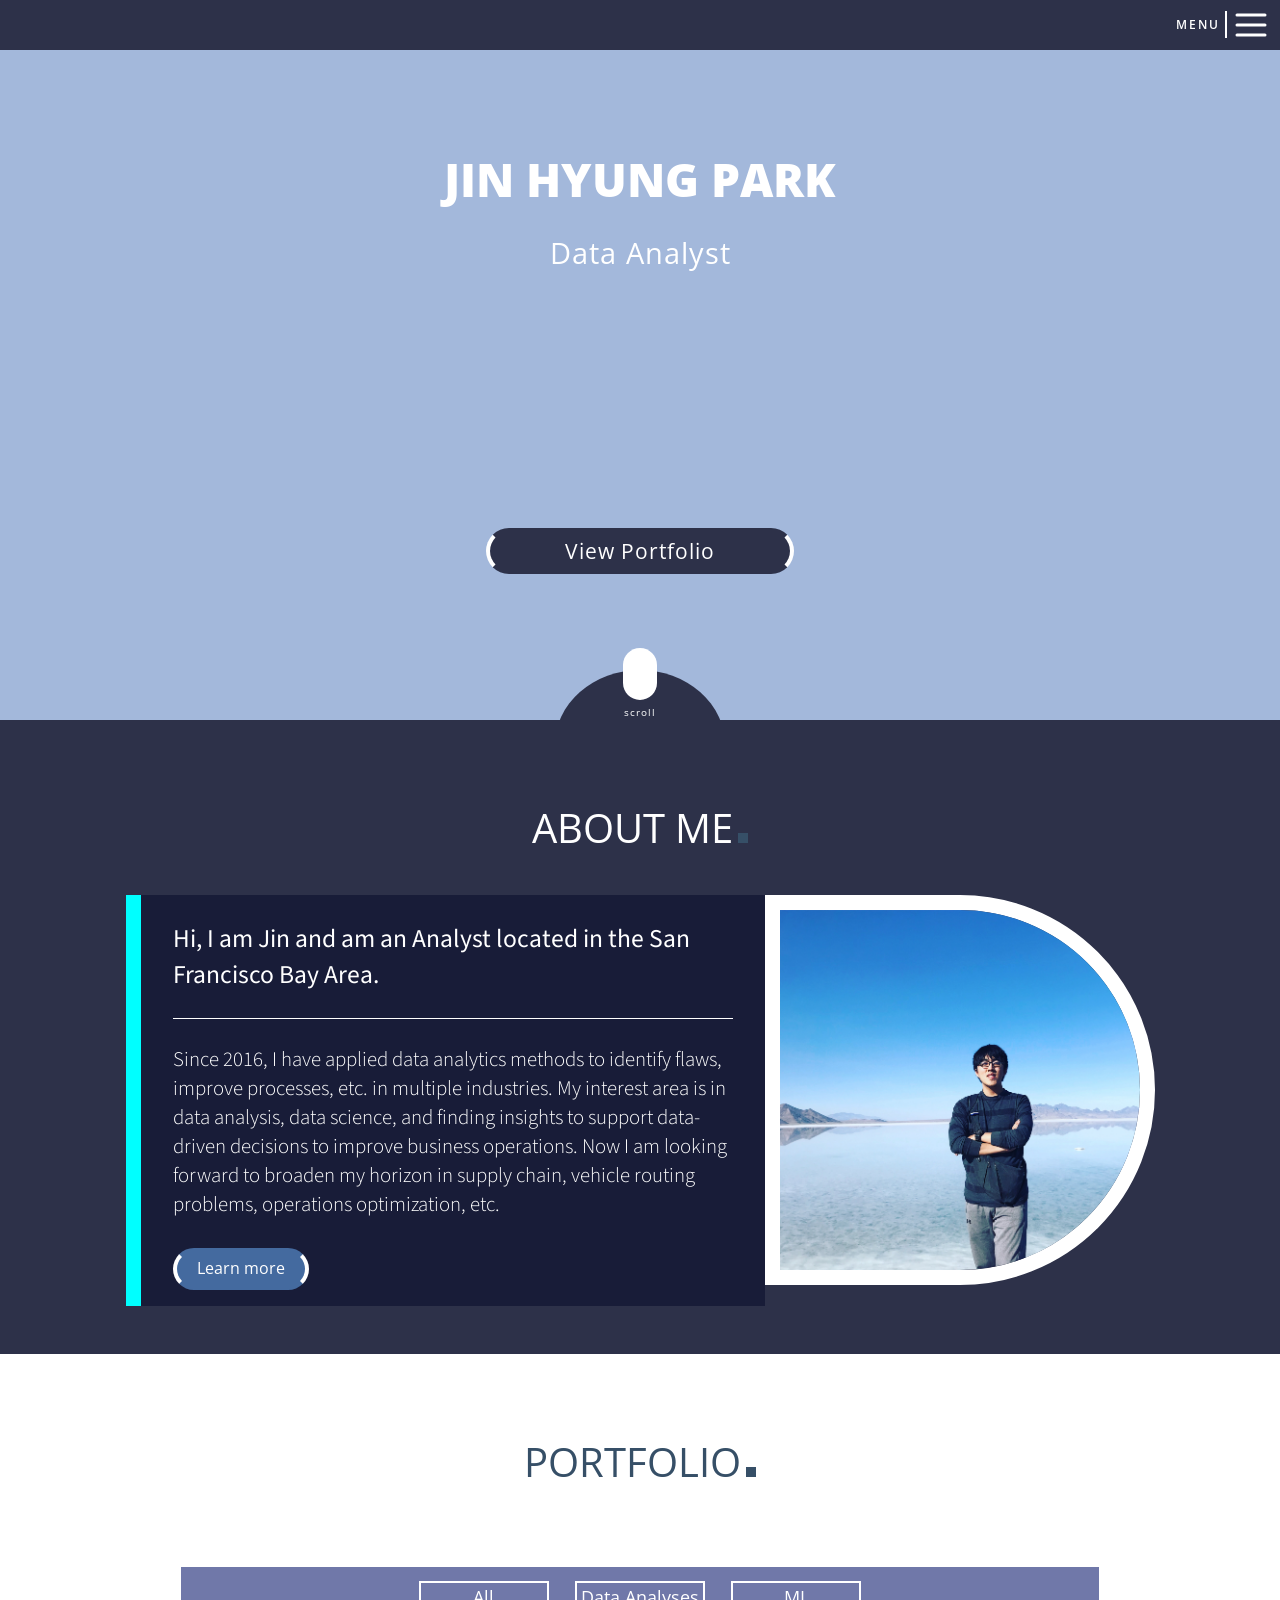
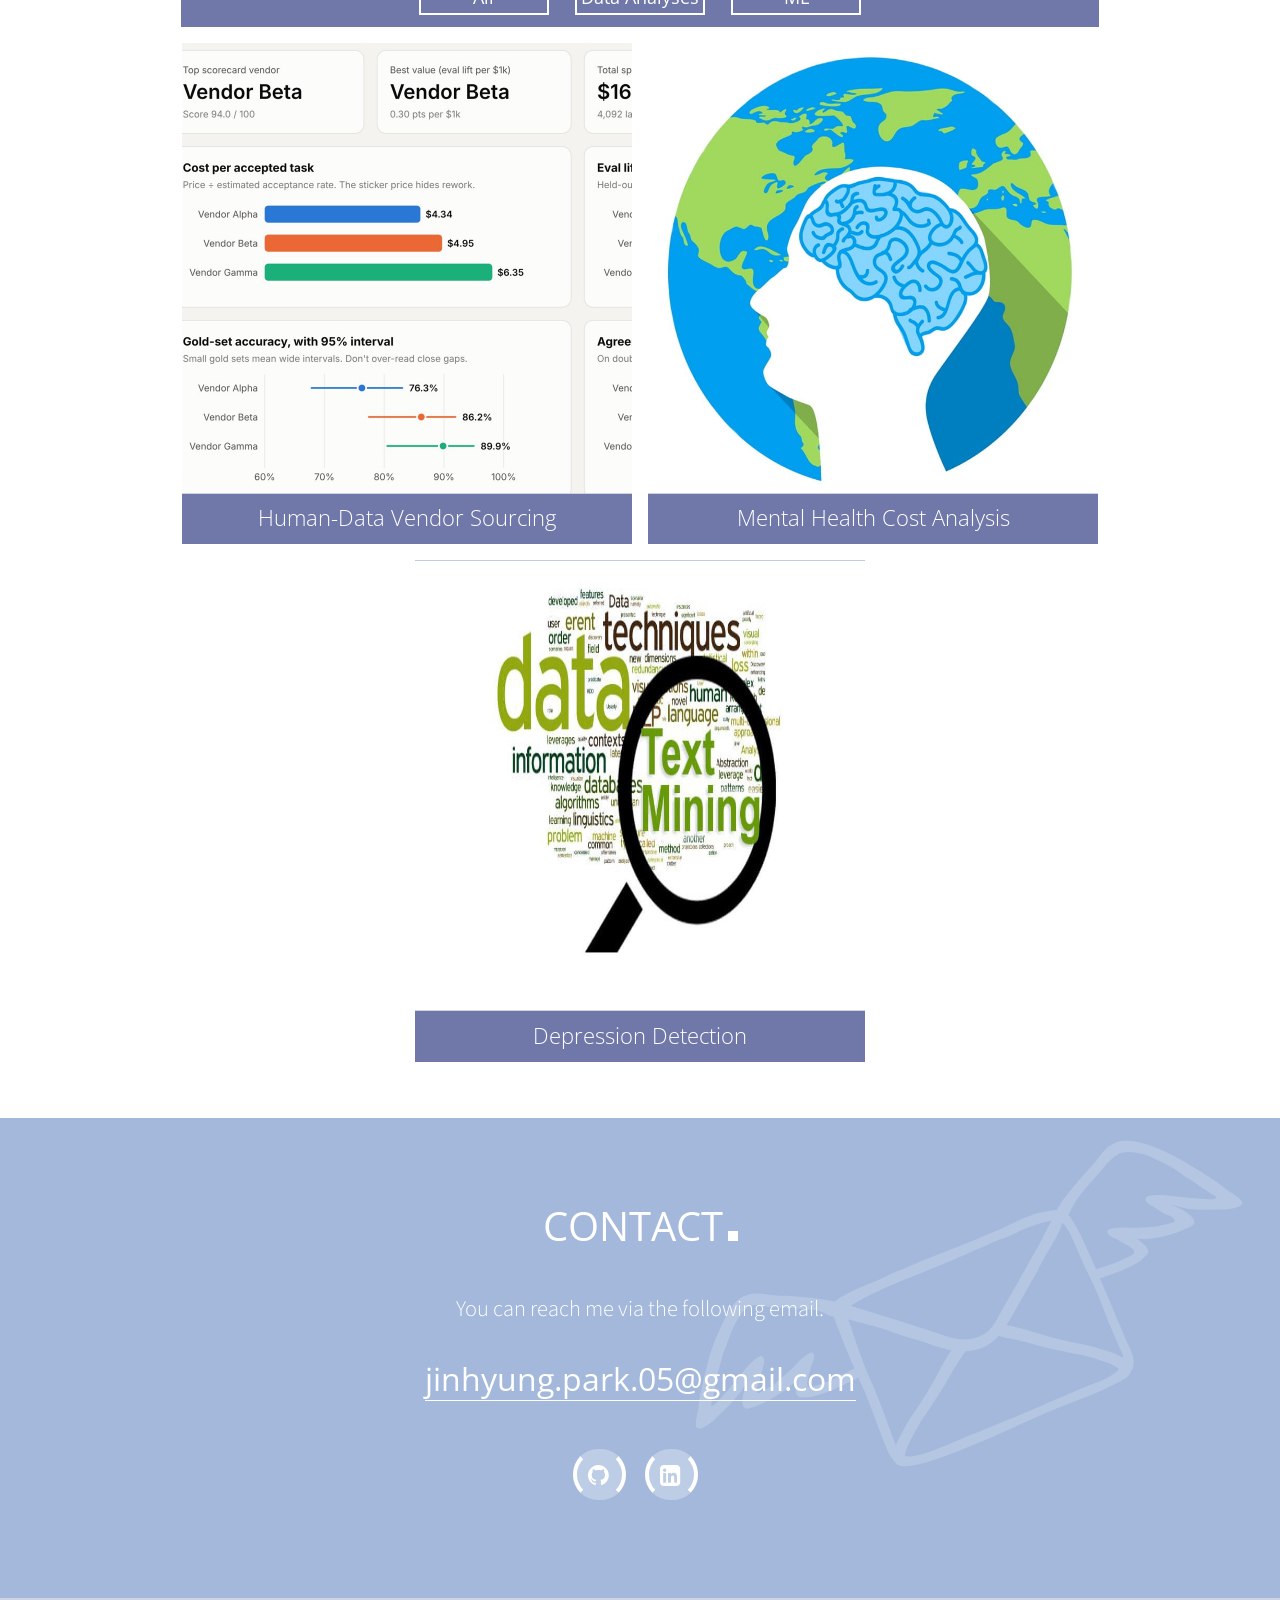
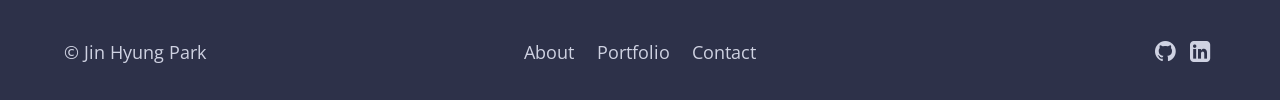
==== commit c3a924f1: "Add Portfolio-Coursework related data ops" ====
--- a/index.html
+++ b/index.html
@@ -81,8 +81,8 @@
       <a href="mailto: jinhyung.park.05@gmail.com" class="nav-menu__link--email">jinhyung.park.05@gmail.com</a>
     </p>
     <div class="nav-menu__social-btn">
-      <a href="" target="_blank"><span class="fa fa-github fa-2x"></span></a>
-      <a href="" target="_blank"><span class="fa fa-linkedin-square fa-2x"></span></a>
+      <a href="https://github.com/jinhyung-park-05" target="_blank"><span class="fa fa-github fa-2x"></span></a>
+      <a href="https://www.linkedin.com/in/jin-hyung-park-720a45b7" target="_blank"><span class="fa fa-linkedin-square fa-2x"></span></a>
     </div>
   </div>
   <!-- Header -->
@@ -162,6 +162,17 @@
           </a>
         </div><!-- END portfolio__item -->
         <div class="portfolio__item" data-name="app">
+          <a href="projects/human-data-sourcing/index.html">
+            <img src="images/project5_vendor_sourcing.jpg" class="portfolio__item__thumbnail" alt="Vendor sourcing dashboard" style="width:450px; height:450px;">
+            <h2 class="portfolio__item__info">Human-Data Vendor Sourcing</h2>
+            <div class="portfolio__item__hover">
+              <h2 class="portfolio__item__hover__title">Human-Data Vendor Sourcing<span
+                  class="portfolio__title__dot title__dot--white"></span></h2>
+              <p class="portfolio__item__hover__description">Which labeling vendor should get the next batch of AI training data? A simulated case study on quality, delivery, cost per accepted task, and model-eval value.</p>
+            </div>
+          </a>
+        </div><!-- END portfolio__item -->
+        <div class="portfolio__item" data-name="app">
           <a href="https://datastudio.google.com/s/gB4XgAzcoLk">
             <img src="images/project3_mental_health_report.jpg" class="portfolio__item__thumbnail" alt="image hover effects" style="width:450px; height:450px;">
             <h2 class="portfolio__item__info">Mental Health Cost Analysis</h2>
@@ -193,11 +204,11 @@
         <h2 class="contact__description">You can reach me via the following email.</h2>
         <a class="contact__link" href="mailto:jinhyung.park.05@gmail.com">jinhyung.park.05@gmail.com</a>
         <div class="contact__social-btn__container">
-          <a href="https://github.com/" target="_blank" class="contact__btn__link">
+          <a href="https://github.com/jinhyung-park-05" target="_blank" class="contact__btn__link">
             <span class="fa fa-github fa-2x contact__fa-btn"></span>
             <div class="contact__social-btn"></div>
           </a>
-          <a href="https://www.linkedin.com/in/" target="_blank" class="contact__btn__link">
+          <a href="https://www.linkedin.com/in/jin-hyung-park-720a45b7" target="_blank" class="contact__btn__link">
             <span class="fa fa-linkedin-square fa-2x contact__fa-btn"></span>
             <div class="contact__social-btn"></div>
           </a>
@@ -222,8 +233,8 @@
         </ul>
         <!-- footer social buttons -->
         <div class="footer__social-btn">
-          <a href="https://github.com/" target="_blank"><span class="fa fa-github fa-2x"></span></a>
-          <a href="https://www.linkedin.com/" target="_blank"><span class="fa fa-linkedin-square fa-2x"></span></a>
+          <a href="https://github.com/jinhyung-park-05" target="_blank"><span class="fa fa-github fa-2x"></span></a>
+          <a href="https://www.linkedin.com/in/jin-hyung-park-720a45b7" target="_blank"><span class="fa fa-linkedin-square fa-2x"></span></a>
         </div>
       </div>
     </footer>
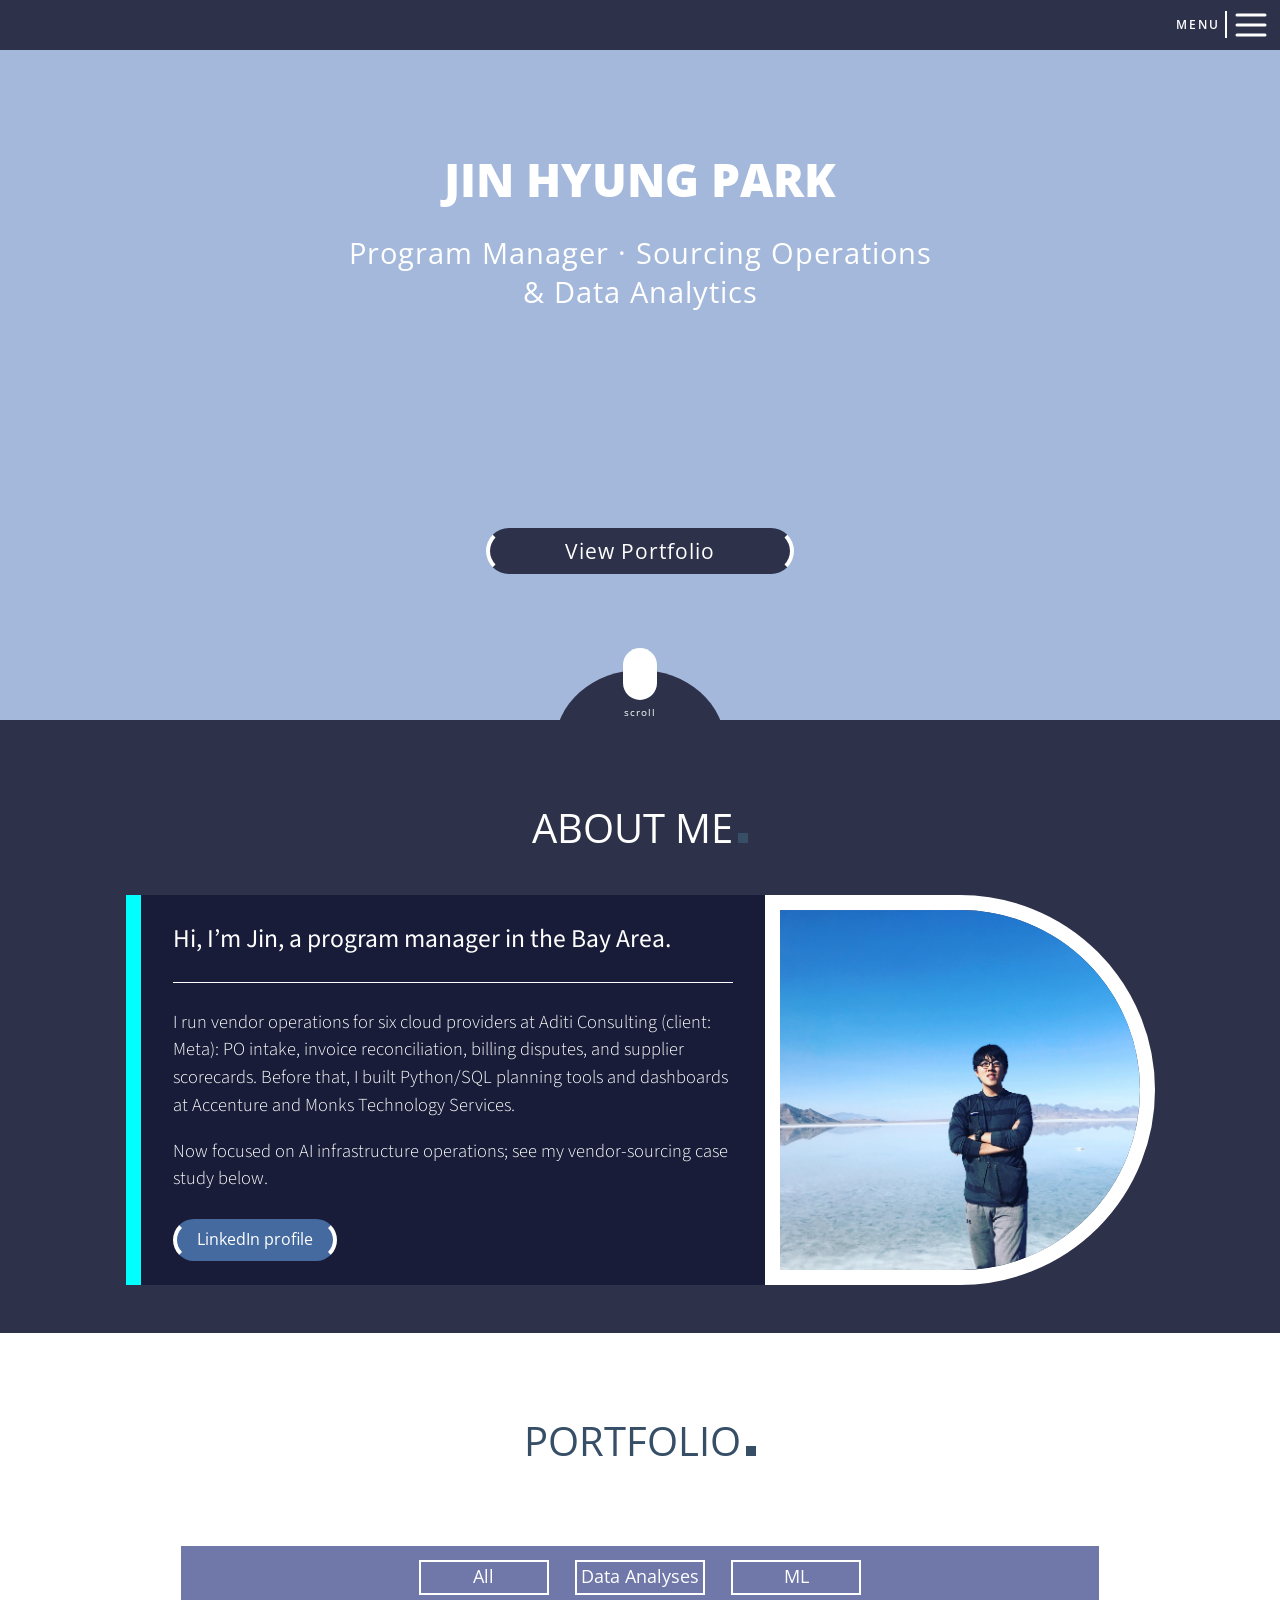
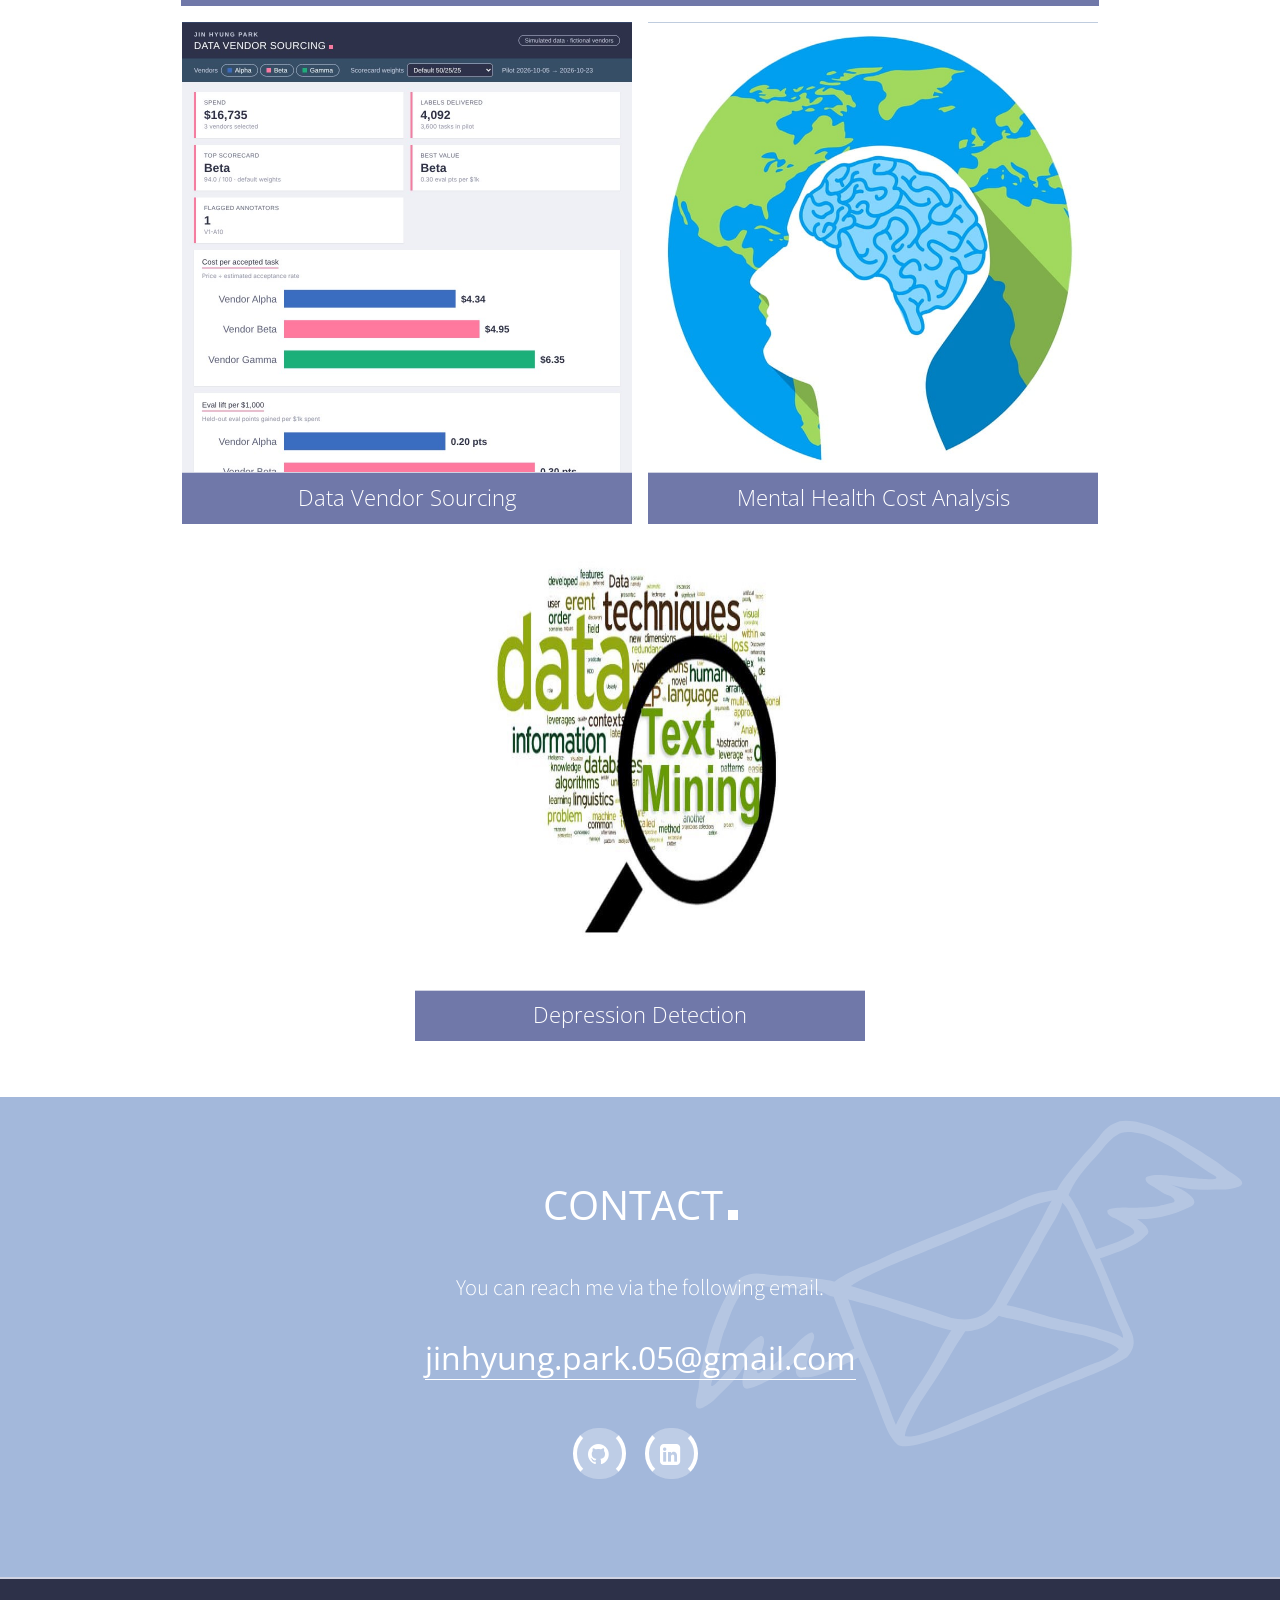
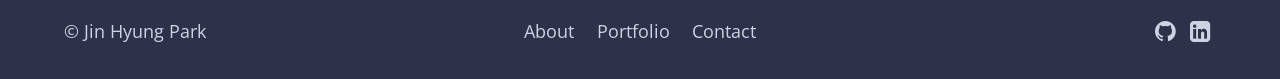
==== commit 5aab3835: "Update title, summary, and format." ====
--- a/index.html
+++ b/index.html
@@ -2,21 +2,13 @@
 <html lang="en">
 
 <head>
-  <!-- Global site tag (gtag.js) - Google Analytics -->
-  <script async src="https://www.googletagmanager.com/gtag/js?id=UA-158468246-1"></script>
-  <script>
-    window.dataLayer = window.dataLayer || [];
-    function gtag(){dataLayer.push(arguments);}
-    gtag('js', new Date());
-
-    gtag('config', 'UA-158468246-1');
-  </script>
+
 
   <meta charset="utf-8">
 
   <meta http-equiv="X-UA-Compatible" content="IE=10; IE=11; IE=edge">
   <meta name="viewport" content="width=device-width, initial-scale=1">
-  <meta name="description" content="My portfolio website.">
+  <meta name="description" content="Jin Hyung Park: program manager, sourcing operations and data analytics.">
   <meta name="author" content="Jin Hyung Park">
 
   <title>Jin Hyung Park</title>
@@ -91,7 +83,7 @@
       <source src="videos/tech_background.mp4" type="video/mp4">
     </video>
     <h1 class="header__title">Jin Hyung Park</h1>
-    <h3 class="header__subtitle">Data Analyst</h3>
+    <h3 class="header__subtitle">Program Manager &middot; Sourcing Operations &amp; Data Analytics</h3>
     <a href="#portfolio" class="header__btn">View Portfolio</a>
     <div class="header__mouse__container">
       <img class="header__mouse" src="images/mouse_full.svg" alt="mouse">
@@ -111,11 +103,10 @@
                        images/my_profile_medium.jpg 1100w,
                        images/my_profile_large.jpg 1400w"
                sizes="100vw" class="about__img__mobile" alt="author portrait" />
-          <p class="about__text__description">Hi, I am Jin and am an Analyst located in the San Francisco Bay Area.</p>
-          <p class="about__text__description">Since 2016, I have applied data analytics methods to identify flaws, improve processes, etc. in multiple industries.
-            My interest area is in data analysis, data science, and finding insights to support data-driven decisions to improve business operations.
-            Now I am looking forward to broaden my horizon in supply chain, vehicle routing problems, operations optimization, etc.</p>
-          <a href="about-me.html" class="about__btn">Learn more</a>
+          <p class="about__text__description">Hi, I&rsquo;m Jin, a program manager in the Bay Area.</p>
+          <p class="about__text__description">I run vendor operations for six cloud providers at Aditi Consulting (client: Meta): PO intake, invoice reconciliation, billing disputes, and supplier scorecards. Before that, I built Python/SQL planning tools and dashboards at Accenture and Monks Technology Services.</p>
+          <p class="about__text__description">Now focused on AI infrastructure operations; see my vendor-sourcing case study below.</p>
+          <a href="https://www.linkedin.com/in/jin-hyung-park-720a45b7" target="_blank" class="about__btn">LinkedIn profile</a>
         </div>
         <div class="about__img__container">
           <img src="images/my_profile_large.jpg"
@@ -162,11 +153,11 @@
           </a>
         </div><!-- END portfolio__item -->
         <div class="portfolio__item" data-name="app">
-          <a href="projects/human-data-sourcing/index.html">
-            <img src="images/project5_vendor_sourcing.jpg" class="portfolio__item__thumbnail" alt="Vendor sourcing dashboard" style="width:450px; height:450px;">
-            <h2 class="portfolio__item__info">Human-Data Vendor Sourcing</h2>
-            <div class="portfolio__item__hover">
-              <h2 class="portfolio__item__hover__title">Human-Data Vendor Sourcing<span
+          <a href="projects/data-vendor-sourcing/index.html">
+            <img src="images/project5_vendor_sourcing.jpg" class="portfolio__item__thumbnail" alt="Data vendor sourcing dashboard" style="width:450px; height:450px;">
+            <h2 class="portfolio__item__info">Data Vendor Sourcing</h2>
+            <div class="portfolio__item__hover">
+              <h2 class="portfolio__item__hover__title">Data Vendor Sourcing<span
                   class="portfolio__title__dot title__dot--white"></span></h2>
               <p class="portfolio__item__hover__description">Which labeling vendor should get the next batch of AI training data? A simulated case study on quality, delivery, cost per accepted task, and model-eval value.</p>
             </div>
@@ -174,7 +165,7 @@
         </div><!-- END portfolio__item -->
         <div class="portfolio__item" data-name="app">
           <a href="https://datastudio.google.com/s/gB4XgAzcoLk">
-            <img src="images/project3_mental_health_report.jpg" class="portfolio__item__thumbnail" alt="image hover effects" style="width:450px; height:450px;">
+            <img src="images/project3_mental_health_report.jpg" class="portfolio__item__thumbnail" alt="Mental health cost analysis report" style="width:450px; height:450px;">
             <h2 class="portfolio__item__info">Mental Health Cost Analysis</h2>
             <div class="portfolio__item__hover">
               <h2 class="portfolio__item__hover__title">Mental Health Cost Analysis<span
@@ -185,7 +176,7 @@
         </div><!-- END portfolio__item -->
         <div class="portfolio__item" data-name="website">
           <a href="https://github.com/jinhyung-park-05/depression_detection/blob/main/CNN.ipynb">
-            <img src="images/project4_depression_ml.jpeg" class="portfolio__item__thumbnail" alt="fun facts" style="width:450px; height:450px;">
+            <img src="images/project4_depression_ml.jpeg" class="portfolio__item__thumbnail" alt="Depression detection with text mining" style="width:450px; height:450px;">
             <h2 class="portfolio__item__info">Depression Detection</h2>
             <div class="portfolio__item__hover">
               <h2 class="portfolio__item__hover__title">Depression Detection<span
@@ -245,18 +236,7 @@
   <!--inert js-->
   <script src="js/scripts.min.js"></script><!-- js scripts-->
 
-  <script>
-    (function (i, s, o, g, r, a, m) {
-      i['GoogleAnalyticsObject'] = r; i[r] = i[r] || function () {
-        (i[r].q = i[r].q || []).push(arguments)
-      }, i[r].l = 1 * new Date(); a = s.createElement(o),
-        m = s.getElementsByTagName(o)[0]; a.async = 1; a.src = g; m.parentNode.insertBefore(a, m)
-    })(window, document, 'script', 'https://www.google-analytics.com/analytics.js', 'ga');
-
-    ga('create', 'UA-29336846-8', 'auto');
-    ga('send', 'pageview');
-
-  </script>
+
 
 </body>
 
--- a/css/styles.css
+++ b/css/styles.css
@@ -370,9 +370,14 @@
   font-weight: 400;
   border-bottom: 1px solid #fff;
 }
+.about__text__description:not(:first-of-type) {
+  color: #fff;
+  font-size: 1.15em;
+  font-weight: 300;
+  line-height: 1.5;
+}
 .about__text__description:last-of-type {
   color: #fff;
-  font-size: 1.3em;
   font-weight: 300;
 }
 .about__btn {
